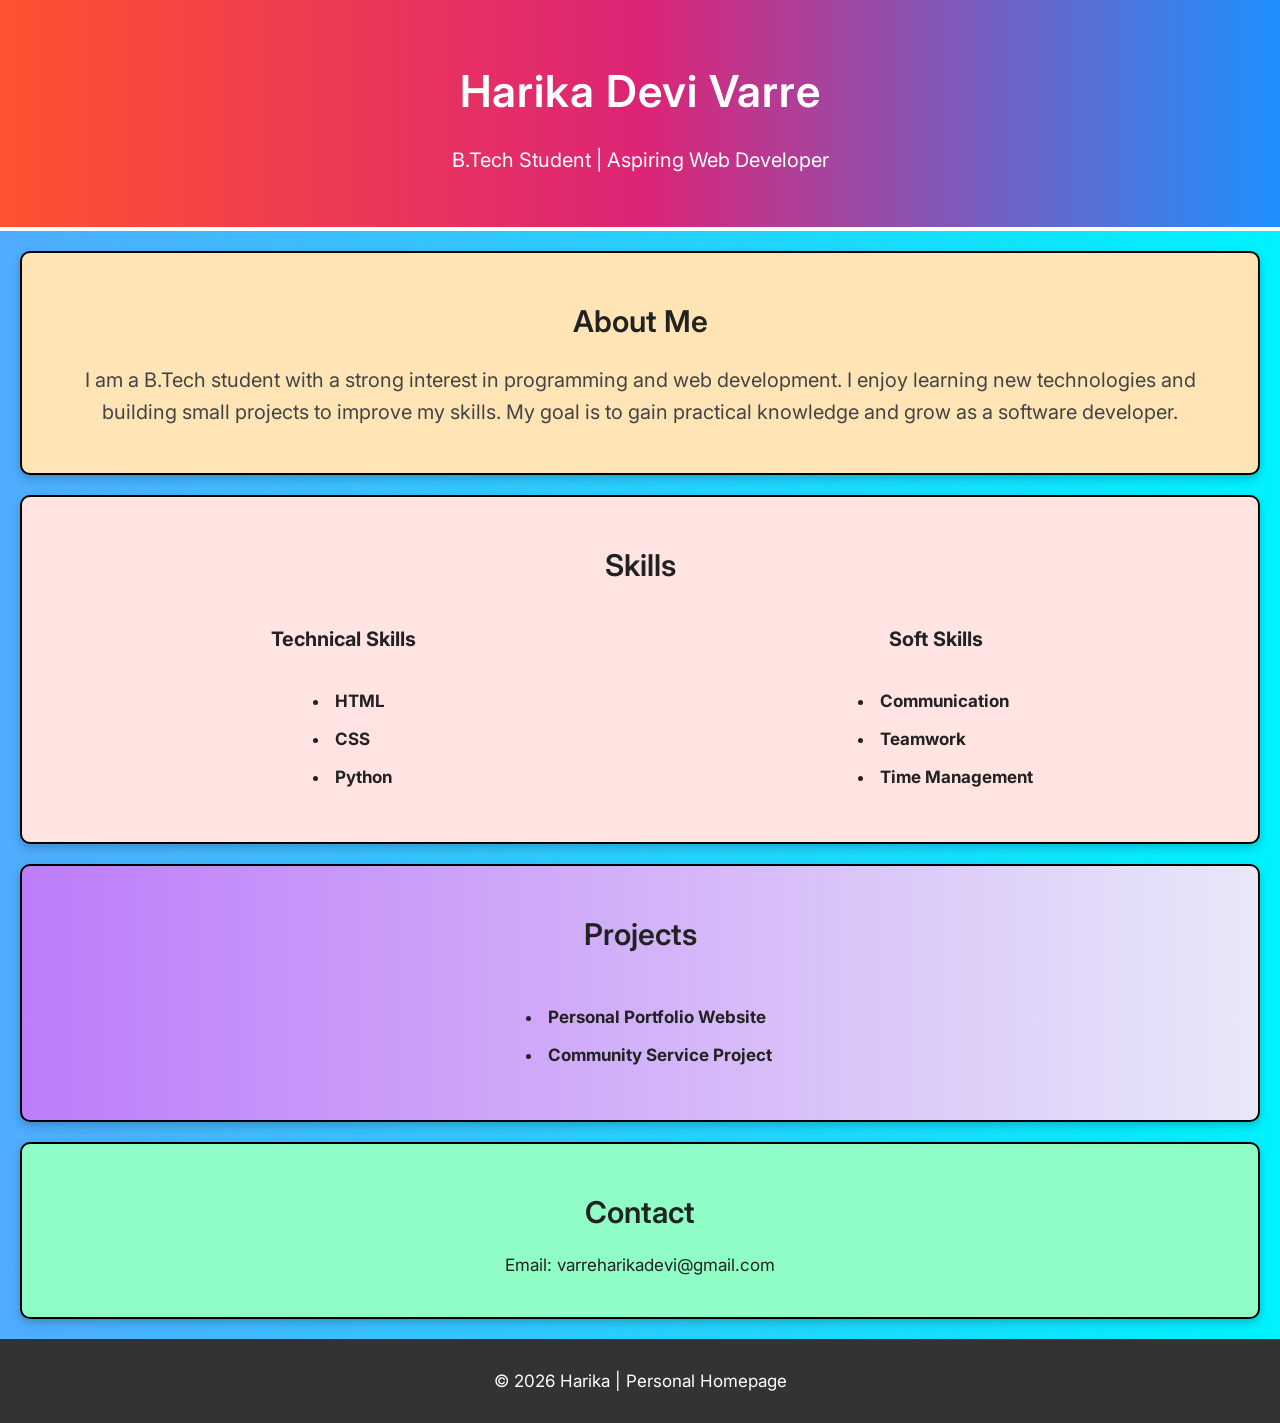
==== index.html @ 1bb28d9d "Upload Hunar internship project" ====
<!DOCTYPE html>
<html>
<head>
<title>Harika - Personal Homepage</title>
<link rel="stylesheet" href="style.css">
<link href="https://fonts.googleapis.com/css2?family=Inter:wght@400;600&display=swap" rel="stylesheet">
</head>

<body>

<header>
<h1>Harika Devi Varre</h1>
<p>B.Tech Student | Aspiring Web Developer</p>
</header>

<section class="about">
<h2>About Me</h2>
<p>
I am a B.Tech student with a strong interest in programming and web development.
I enjoy learning new technologies and building small projects to improve my skills.
My goal is to gain practical knowledge and grow as a software developer.
</p>
</section>

<section class="skills">
<h2>Skills</h2>

<div class="skill-container">

<div class="technical">
<h3>Technical Skills</h3>
<ul>
<li>HTML</li>
<li>CSS</li>
<li>Python</li>
</ul>
</div>

<div class="soft">
<h3>Soft Skills</h3>
<ul>
<li>Communication</li>
<li>Teamwork</li>
<li>Time Management</li>
</ul>
</div>

</div>
</section>

<section class="projects">
<h2>Projects</h2>
<ul>
<li>Personal Portfolio Website</li>
<li>Community Service Project</li>
</ul>
</section>

<section class="contact">
<h2>Contact</h2>
<p>Email: varreharikadevi@gmail.com</p>
</section>

<footer>
<p>© 2026 Harika | Personal Homepage</p>
</footer>

</body>
</html>
---- style.css ----
body{
font-family:'Inter',sans-serif;
margin:0;
background:linear-gradient(to right,#4facfe,#00f2fe);
text-align:center;
font-size:17px;
color:#222;
}
header{
background:linear-gradient(90deg,#ff512f,#dd2476,#1e90ff);
color:white;
padding:35px;
border-bottom:4px solid #ffffff;
}
h1{
font-size:44px;
font-weight:600;
letter-spacing:1px;
}

h2{
font-size:30px;
font-weight:600;
}
header p{
font-size:20px;
margin-top:8px;
}
section{
background:white;
margin:20px;
padding:25px;
border:2px solid black;
border-radius:10px;
box-shadow:0px 4px 10px rgba(0,0,0,0.2);
}
.about p{
font-size:20px;
color:#444;
line-height:1.6;
}
ul{
list-style-type:disc;
display:inline-block;
text-align:left;
}
li{
margin:8px 0;
padding:5px;
font-weight:bold;
}
a{
text-decoration:none;
color:#ff5722;
font-weight:bold;
}
.skill-container{
display:flex;
justify-content:space-around;
align-items:flex-start;
margin-top:15px;
}

.skill-container div{
width:40%;
}

.skills h3{
margin-bottom:10px;
color:#222;
}
footer{
background:#333;
color:white;
padding:15px;
margin-top:20px;
}
.about{
background-color:moccasin;
}
.skills{
background-color:mistyrose;
}
.projects{
background:linear-gradient(to right,#bd7cf9,#e8e8f8);
}

.contact{
background-color:#8ffdc5;
}
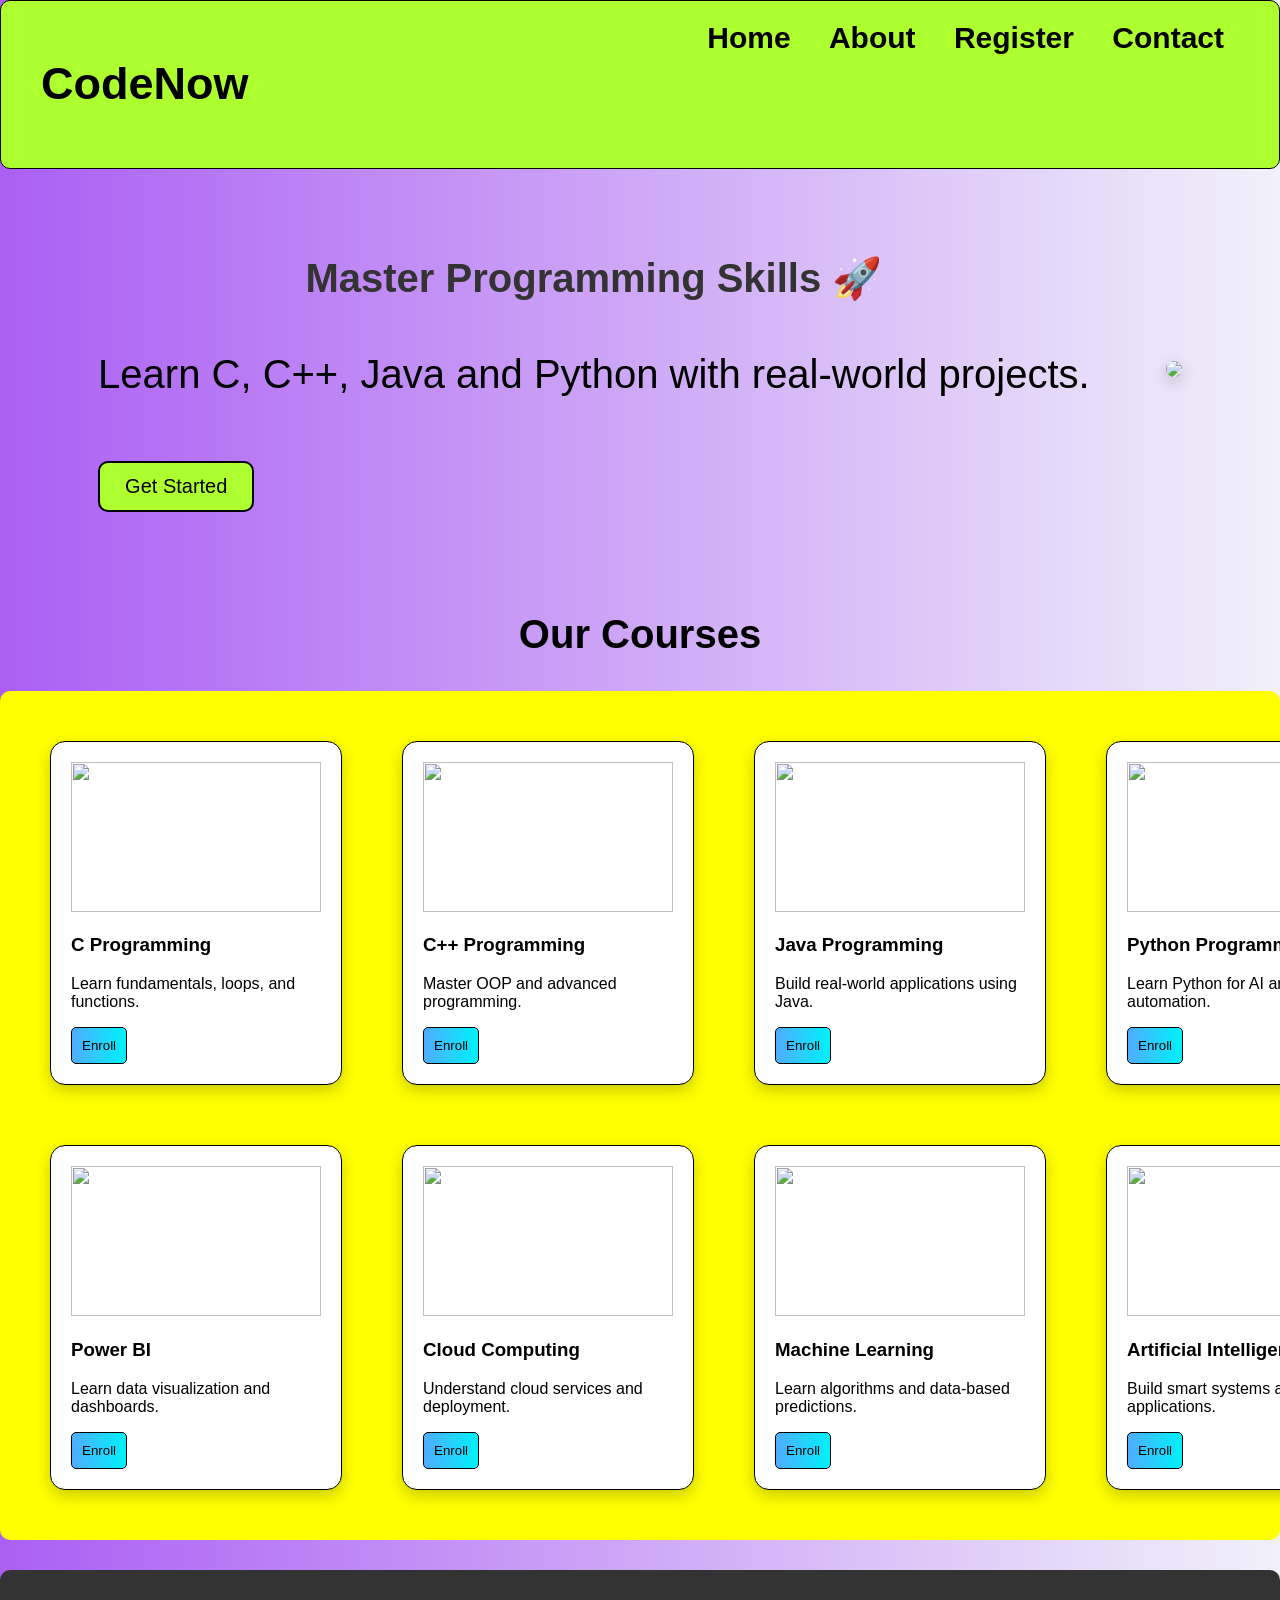
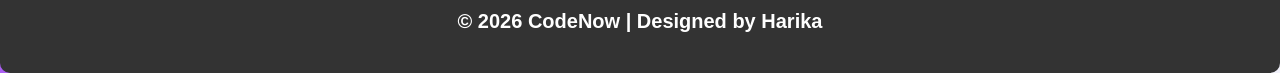
==== commit ad363815: "Uploaded courses website project" ====
--- a/index.html
+++ b/index.html
@@ -1,68 +1,96 @@
 <!DOCTYPE html>
 <html>
 <head>
-<title>Harika - Personal Homepage</title>
+<title>CodeNow</title>
 <link rel="stylesheet" href="style.css">
-<link href="https://fonts.googleapis.com/css2?family=Inter:wght@400;600&display=swap" rel="stylesheet">
 </head>
 
 <body>
 
-<header>
-<h1>Harika Devi Varre</h1>
-<p>B.Tech Student | Aspiring Web Developer</p>
-</header>
+<nav class="navbar">
+<h2 class="logo"><span>Code</span>Now</h2>
+<div class="menu">
+<a href="index.html">Home</a>
+<a href="about.html">About</a>
+<a href="register.html">Register</a>
+<a href="contact.html">Contact</a>
+</div>
+</nav>
 
-<section class="about">
-<h2>About Me</h2>
-<p>
-I am a B.Tech student with a strong interest in programming and web development.
-I enjoy learning new technologies and building small projects to improve my skills.
-My goal is to gain practical knowledge and grow as a software developer.
-</p>
-</section>
-
-<section class="skills">
-<h2>Skills</h2>
-
-<div class="skill-container">
-
-<div class="technical">
-<h3>Technical Skills</h3>
-<ul>
-<li>HTML</li>
-<li>CSS</li>
-<li>Python</li>
-</ul>
+<div class="hero">
+<div class="hero-text">
+<h1>Master Programming Skills 🚀</h1>
+<p>Learn C, C++, Java and Python with real-world projects.</p>
+<a href="register.html"><button>Get Started</button></a>
 </div>
 
-<div class="soft">
-<h3>Soft Skills</h3>
-<ul>
-<li>Communication</li>
-<li>Teamwork</li>
-<li>Time Management</li>
-</ul>
+<div class="hero-img">
+<img src="https://thumbs.dreamstime.com/b/busy-professional-business-people-working-office-laptop-talking-two-busy-professional-business-people-working-305307715.jpg">
+</div>
 </div>
 
+<h2 class="title">Our Courses</h2>
+
+<div class="cards">
+
+<div class="card">
+<img src="https://upload.wikimedia.org/wikipedia/commons/1/19/C_Logo.png">
+<h3>C Programming</h3>
+<p>Learn fundamentals, loops, and functions.</p>
+<a href="register.html"><button>Enroll</button></a>
 </div>
-</section>
 
-<section class="projects">
-<h2>Projects</h2>
-<ul>
-<li>Personal Portfolio Website</li>
-<li>Community Service Project</li>
-</ul>
-</section>
+<div class="card">
+<img src="https://upload.wikimedia.org/wikipedia/commons/1/18/ISO_C%2B%2B_Logo.svg">
+<h3>C++ Programming</h3>
+<p>Master OOP and advanced programming.</p>
+<a href="register.html"><button>Enroll</button></a>
+</div>
 
-<section class="contact">
-<h2>Contact</h2>
-<p>Email: varreharikadevi@gmail.com</p>
-</section>
+<div class="card">
+<img src="https://cdn-icons-png.flaticon.com/512/226/226777.png">
+<h3>Java Programming</h3>
+<p>Build real-world applications using Java.</p>
+<a href="register.html"><button>Enroll</button></a>
+</div>
+
+<div class="card">
+<img src="https://cdn-icons-png.flaticon.com/512/5968/5968350.png">
+<h3>Python Programming</h3>
+<p>Learn Python for AI and automation.</p>
+<a href="register.html"><button>Enroll</button></a>
+</div>
+<div class="card">
+<img src="https://img.icons8.com/color/96/power-bi.png">
+<h3>Power BI</h3>
+<p>Learn data visualization and dashboards.</p>
+<a href="register.html"><button>Enroll</button></a>
+</div>
+
+<div class="card">
+<img src="https://campusbuddy.org/wp-content/uploads/2024/12/Cloud-Computing.png">
+<h3>Cloud Computing</h3>
+<p>Understand cloud services and deployment.</p>
+<a href="register.html"><button>Enroll</button></a>
+</div>
+
+<div class="card">
+<img src="https://img.icons8.com/color/96/artificial-intelligence.png">
+<h3>Machine Learning</h3>
+<p>Learn algorithms and data-based predictions.</p>
+<a href="register.html"><button>Enroll</button></a>
+</div>
+
+<div class="card">
+<img src="https://d3mxt5v3yxgcsr.cloudfront.net/courses/17225/course_17225_image.png">
+<h3>Artificial Intelligence</h3>
+<p>Build smart systems and AI applications.</p>
+<a href="register.html"><button>Enroll</button></a>
+</div>
+</div>
 
 <footer>
-<p>© 2026 Harika | Personal Homepage</p>
+<p>© 2026 CodeNow | Designed by Harika </p>
 </footer>
 
 </body>
--- a/style.css
+++ b/style.css
@@ -1,90 +1,127 @@
 body{
-font-family:'Inter',sans-serif;
 margin:0;
-background:linear-gradient(to right,#4facfe,#00f2fe);
-text-align:center;
-font-size:17px;
-color:#222;
-}
-header{
-background:linear-gradient(90deg,#ff512f,#dd2476,#1e90ff);
-color:white;
-padding:35px;
-border-bottom:4px solid #ffffff;
-}
-h1{
-font-size:44px;
-font-weight:600;
-letter-spacing:1px;
+font-family:'Segoe UI',sans-serif;
+background:linear-gradient(to right,#ab5ff3,#f1f1fa);
 }
 
-h2{
-font-size:30px;
+/* Navbar */
+.navbar{
+display:flex;
+justify-content:space-between;
+padding:20px 40px;
+background:greenyellow;
+border:1px solid black;
+border-radius: 10px;
+/*background:linear-gradient(to right,#ff4b5c,#6a5acd);*/
+color:black;
+font-size: 30px;
+}
+
+.menu a{
+margin:15px;
+text-decoration:none;
+color:black;
 font-weight:600;
 }
-header p{
+
+.menu a:hover{
+color:#ffe082;
+}
+
+/* Hero */
+.hero{
+display:flex;
+justify-content:space-around;
+align-items:center;
+padding:60px;
+color:#333;
+}
+
+.hero-text p{
+font-size:40px;
+line-height:1.6;
+color:black;
+}
+
+.hero-text h1{
+font-weight: bold;
+font-size: 40px;
+text-align: center;
+}
+
+.hero-img img{
+width:350px;
+border-radius:10px;
+box-shadow:0px 5px 15px rgba(0,0,0,0.2);
+}
+
+.hero-text button{
+padding:12px 25px;
+background:greenyellow;
+color:black;
 font-size:20px;
-margin-top:8px;
-}
-section{
-background:white;
-margin:20px;
-padding:25px;
 border:2px solid black;
 border-radius:10px;
-box-shadow:0px 4px 10px rgba(0,0,0,0.2);
-}
-.about p{
-font-size:20px;
-color:#444;
-line-height:1.6;
-}
-ul{
-list-style-type:disc;
-display:inline-block;
-text-align:left;
-}
-li{
-margin:8px 0;
-padding:5px;
-font-weight:bold;
-}
-a{
-text-decoration:none;
-color:#ff5722;
-font-weight:bold;
-}
-.skill-container{
-display:flex;
-justify-content:space-around;
-align-items:flex-start;
 margin-top:15px;
+cursor:pointer;
 }
 
-.skill-container div{
-width:40%;
+/* Cards */
+.title{
+text-align:center;
+margin-top:40px;
+font-size:40px;
 }
 
-.skills h3{
-margin-bottom:10px;
-color:#222;
+.cards{
+display:grid;
+grid-template-columns:repeat(4,1fr);
+gap:20px;
+padding:30px;
+justify-items:center;
+background:yellow;
+border-radius: 10px;
 }
+
+.card{
+background:white;
+width:250px;
+margin:20px;
+padding:20px;
+border:1px solid black;
+border-radius:15px;
+box-shadow:0px 6px 15px rgba(0,0,0,0.2);
+transition:0.3s;
+}
+
+.card:hover{
+transform:scale(1.05);
+}
+
+.card img{
+width:100%;
+height:150px;
+object-fit:contain;
+}
+
+.card button{
+background:linear-gradient(to right,#4facfe,#00f2fe);
+color:black;
+border:1px solid black;
+padding:10px;
+border-radius:5px;
+cursor:pointer;
+}
+
+/* Footer */
 footer{
 background:#333;
 color:white;
-padding:15px;
-margin-top:20px;
-}
-.about{
-background-color:moccasin;
-}
-.skills{
-background-color:mistyrose;
-}
-.projects{
-background:linear-gradient(to right,#bd7cf9,#e8e8f8);
-}
-
-.contact{
-background-color:#8ffdc5;
+font-weight:bold;
+font-size:20px;
+border:1px ssolid black;
+border-radius: 10px;
+text-align:center;
+padding:20px;
+margin-top:30px;
 }
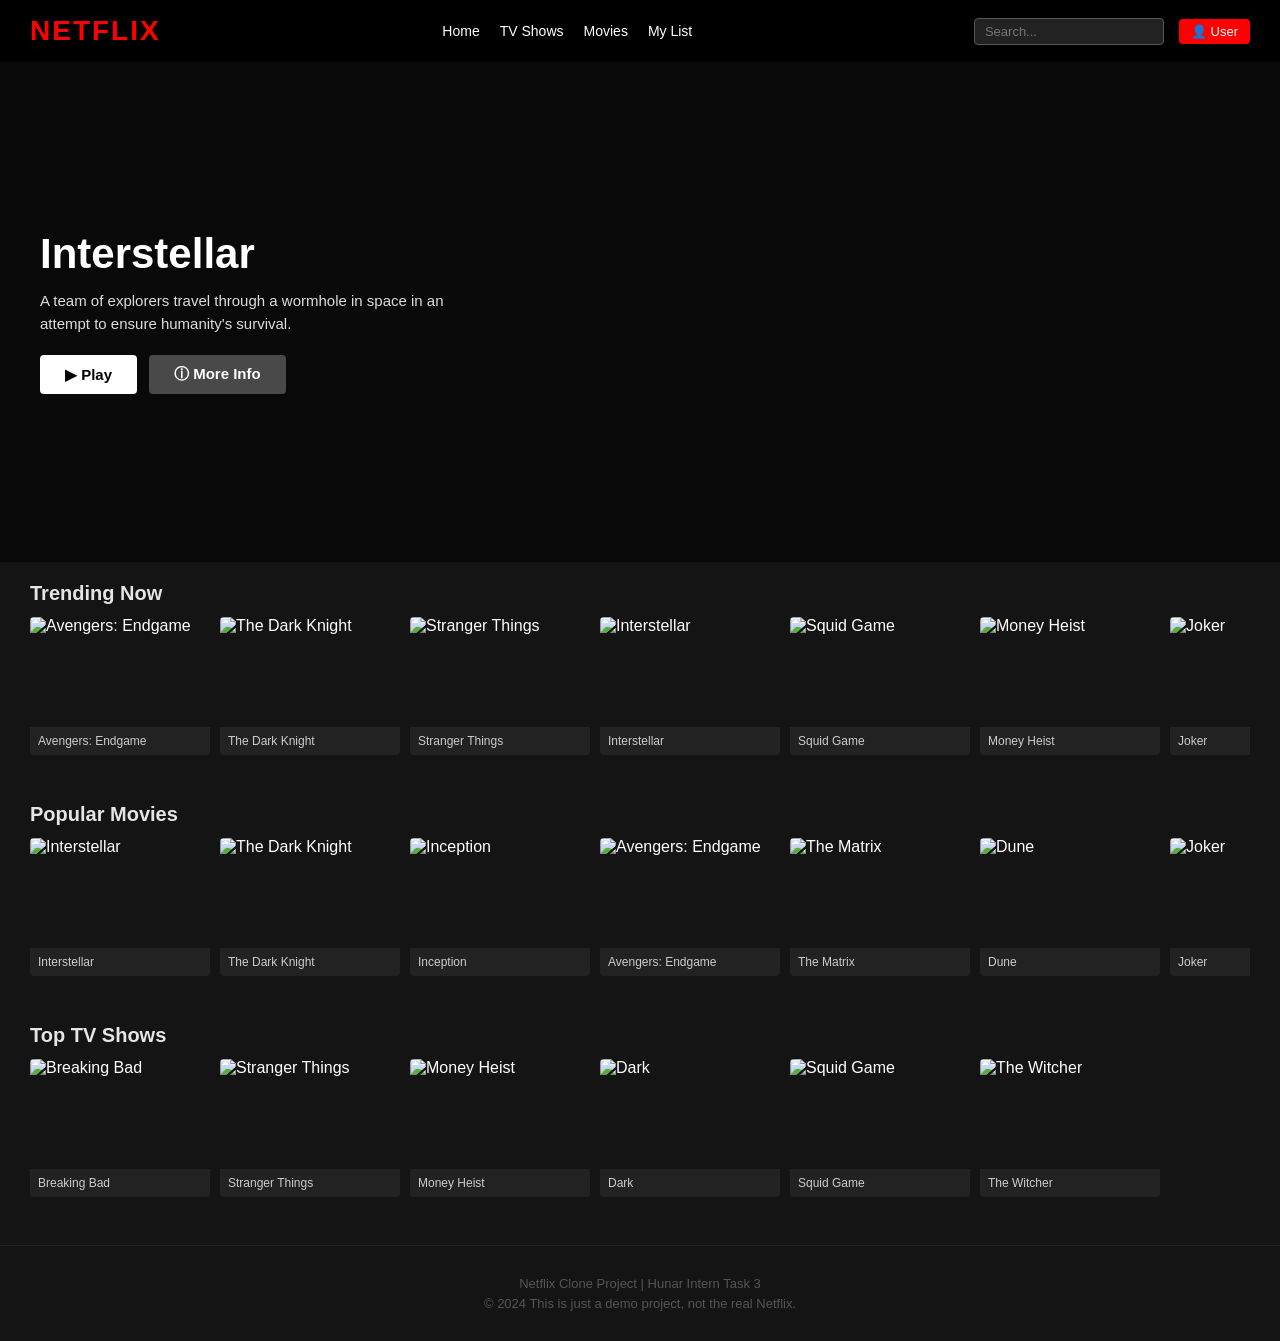
==== commit e9ecb8a0: "Added Task 3 - Netflix Clone project This project is built using HTML, CSS  and JS as part of Hunar " ====
--- a/index.html
+++ b/index.html
@@ -1,97 +1,98 @@
 <!DOCTYPE html>
-<html>
+<html lang="en">
 <head>
-<title>CodeNow</title>
-<link rel="stylesheet" href="style.css">
+  <meta charset="UTF-8" />
+  <meta name="viewport" content="width=device-width, initial-scale=1.0"/>
+  <title>Netflix Clone</title>
+  <link rel="stylesheet" href="style.css" />
 </head>
-
 <body>
 
-<nav class="navbar">
-<h2 class="logo"><span>Code</span>Now</h2>
-<div class="menu">
-<a href="index.html">Home</a>
-<a href="about.html">About</a>
-<a href="register.html">Register</a>
-<a href="contact.html">Contact</a>
-</div>
-</nav>
-
-<div class="hero">
-<div class="hero-text">
-<h1>Master Programming Skills 🚀</h1>
-<p>Learn C, C++, Java and Python with real-world projects.</p>
-<a href="register.html"><button>Get Started</button></a>
+<!-- Navbar -->
+<div class="navbar">
+  <div class="logo">NETFLIX</div>
+  <ul>
+    <li><a href="#">Home</a></li>
+    <li><a href="#">TV Shows</a></li>
+    <li><a href="#">Movies</a></li>
+    <li><a href="#">My List</a></li>
+  </ul>
+  <div class="nav-right">
+    <input type="text" placeholder="Search..." />
+    <div class="profile">&#128100; User</div>
+  </div>
 </div>
 
-<div class="hero-img">
-<img src="https://thumbs.dreamstime.com/b/busy-professional-business-people-working-office-laptop-talking-two-busy-professional-business-people-working-305307715.jpg">
-</div>
+<!-- Hero -->
+<div class="hero">
+  <div class="hero-content">
+    <h1>Interstellar</h1>
+    <p>A team of explorers travel through a wormhole in space in an attempt to ensure humanity's survival.</p>
+    <div class="hero-btns">
+      <button class="btn-play" onclick="openPlayer('https://images.unsplash.com/photo-1536440136628-849c177e76a1?w=800&q=80', 'Interstellar')">&#9654; Play</button>
+      <button class="btn-info" onclick="openModal(movies[0])">&#9432; More Info</button>
+    </div>
+  </div>
 </div>
 
-<h2 class="title">Our Courses</h2>
+<!-- Movie Rows -->
+<div id="content"></div>
 
-<div class="cards">
-
-<div class="card">
-<img src="https://upload.wikimedia.org/wikipedia/commons/1/19/C_Logo.png">
-<h3>C Programming</h3>
-<p>Learn fundamentals, loops, and functions.</p>
-<a href="register.html"><button>Enroll</button></a>
+<!-- Modal -->
+<div class="modal-overlay" id="modalOverlay">
+  <div class="modal-box">
+    <img id="modalImg" src="" alt=""/>
+    <div class="modal-body">
+      <h2 id="modalTitle"></h2>
+      <div class="modal-meta">
+        <span id="modalYear"></span>
+        <span id="modalDur"></span>
+        <span style="color:#46d369" id="modalMatch"></span>
+      </div>
+      <p id="modalDesc"></p>
+      <div class="modal-btns">
+        <button class="modal-play" id="modalPlayBtn">&#9654; Play</button>
+        <button class="modal-close-btn" onclick="closeModal()">&#10005; Close</button>
+      </div>
+    </div>
+  </div>
 </div>
 
-<div class="card">
-<img src="https://upload.wikimedia.org/wikipedia/commons/1/18/ISO_C%2B%2B_Logo.svg">
-<h3>C++ Programming</h3>
-<p>Master OOP and advanced programming.</p>
-<a href="register.html"><button>Enroll</button></a>
+<!-- Player -->
+<div class="player-overlay" id="playerOverlay">
+  <div class="player-box">
+    <button class="back-btn" onclick="closePlayer()">&#8592; Back</button>
+    <div class="player-screen">
+      <img id="playerImg" src="" alt=""/>
+      <span class="player-play-icon" id="playIcon" onclick="togglePlay()">&#9654;</span>
+    </div>
+    <div class="player-controls">
+      <div class="progress" onclick="seekBar(event)">
+        <div class="progress-done" id="progressBar"></div>
+      </div>
+      <div class="ctrl-row">
+        <div>
+          <button onclick="togglePlay()" id="ctrlBtn">&#9654;</button>
+          <button>&#9198;</button>
+          <button>&#9197;</button>
+          <button>&#128266;</button>
+        </div>
+        <div class="time" id="timeDisplay">0:00 / 2:49:00</div>
+        <div>
+          <button>&#9881;</button>
+          <button>&#9974;</button>
+        </div>
+      </div>
+    </div>
+  </div>
 </div>
 
-<div class="card">
-<img src="https://cdn-icons-png.flaticon.com/512/226/226777.png">
-<h3>Java Programming</h3>
-<p>Build real-world applications using Java.</p>
-<a href="register.html"><button>Enroll</button></a>
-</div>
-
-<div class="card">
-<img src="https://cdn-icons-png.flaticon.com/512/5968/5968350.png">
-<h3>Python Programming</h3>
-<p>Learn Python for AI and automation.</p>
-<a href="register.html"><button>Enroll</button></a>
-</div>
-<div class="card">
-<img src="https://img.icons8.com/color/96/power-bi.png">
-<h3>Power BI</h3>
-<p>Learn data visualization and dashboards.</p>
-<a href="register.html"><button>Enroll</button></a>
-</div>
-
-<div class="card">
-<img src="https://campusbuddy.org/wp-content/uploads/2024/12/Cloud-Computing.png">
-<h3>Cloud Computing</h3>
-<p>Understand cloud services and deployment.</p>
-<a href="register.html"><button>Enroll</button></a>
-</div>
-
-<div class="card">
-<img src="https://img.icons8.com/color/96/artificial-intelligence.png">
-<h3>Machine Learning</h3>
-<p>Learn algorithms and data-based predictions.</p>
-<a href="register.html"><button>Enroll</button></a>
-</div>
-
-<div class="card">
-<img src="https://d3mxt5v3yxgcsr.cloudfront.net/courses/17225/course_17225_image.png">
-<h3>Artificial Intelligence</h3>
-<p>Build smart systems and AI applications.</p>
-<a href="register.html"><button>Enroll</button></a>
-</div>
-</div>
-
+<!-- Footer -->
 <footer>
-<p>© 2026 CodeNow | Designed by Harika </p>
+  <p>Netflix Clone Project | Hunar Intern Task 3</p>
+  <p style="margin-top:5px;">&#169; 2024 This is just a demo project, not the real Netflix.</p>
 </footer>
 
+<script src="script.js"></script>
 </body>
 </html>
--- a/style.css
+++ b/style.css
@@ -1,127 +1,386 @@
-body{
-margin:0;
-font-family:'Segoe UI',sans-serif;
-background:linear-gradient(to right,#ab5ff3,#f1f1fa);
-}
-
-/* Navbar */
-.navbar{
-display:flex;
-justify-content:space-between;
-padding:20px 40px;
-background:greenyellow;
-border:1px solid black;
-border-radius: 10px;
-/*background:linear-gradient(to right,#ff4b5c,#6a5acd);*/
-color:black;
-font-size: 30px;
-}
-
-.menu a{
-margin:15px;
-text-decoration:none;
-color:black;
-font-weight:600;
-}
-
-.menu a:hover{
-color:#ffe082;
-}
-
-/* Hero */
-.hero{
-display:flex;
-justify-content:space-around;
-align-items:center;
-padding:60px;
-color:#333;
-}
-
-.hero-text p{
-font-size:40px;
-line-height:1.6;
-color:black;
-}
-
-.hero-text h1{
-font-weight: bold;
-font-size: 40px;
-text-align: center;
-}
-
-.hero-img img{
-width:350px;
-border-radius:10px;
-box-shadow:0px 5px 15px rgba(0,0,0,0.2);
-}
-
-.hero-text button{
-padding:12px 25px;
-background:greenyellow;
-color:black;
-font-size:20px;
-border:2px solid black;
-border-radius:10px;
-margin-top:15px;
-cursor:pointer;
-}
-
-/* Cards */
-.title{
-text-align:center;
-margin-top:40px;
-font-size:40px;
-}
-
-.cards{
-display:grid;
-grid-template-columns:repeat(4,1fr);
-gap:20px;
-padding:30px;
-justify-items:center;
-background:yellow;
-border-radius: 10px;
-}
-
-.card{
-background:white;
-width:250px;
-margin:20px;
-padding:20px;
-border:1px solid black;
-border-radius:15px;
-box-shadow:0px 6px 15px rgba(0,0,0,0.2);
-transition:0.3s;
-}
-
-.card:hover{
-transform:scale(1.05);
-}
-
-.card img{
-width:100%;
-height:150px;
-object-fit:contain;
-}
-
-.card button{
-background:linear-gradient(to right,#4facfe,#00f2fe);
-color:black;
-border:1px solid black;
-padding:10px;
-border-radius:5px;
-cursor:pointer;
-}
-
-/* Footer */
-footer{
-background:#333;
-color:white;
-font-weight:bold;
-font-size:20px;
-border:1px ssolid black;
-border-radius: 10px;
-text-align:center;
-padding:20px;
-margin-top:30px;
+* {
+  margin: 0;
+  padding: 0;
+  box-sizing: border-box;
+}
+
+body {
+  background-color: #141414;
+  color: white;
+  font-family: Arial, sans-serif;
+}
+
+/* ── NAVBAR ── */
+.navbar {
+  background-color: #000;
+  padding: 15px 30px;
+  display: flex;
+  justify-content: space-between;
+  align-items: center;
+  position: sticky;
+  top: 0;
+  z-index: 99;
+}
+
+.navbar .logo {
+  color: red;
+  font-size: 28px;
+  font-weight: bold;
+  letter-spacing: 2px;
+}
+
+.navbar ul {
+  list-style: none;
+  display: flex;
+  gap: 20px;
+}
+
+.navbar ul li a {
+  color: white;
+  text-decoration: none;
+  font-size: 14px;
+}
+
+.navbar ul li a:hover {
+  color: #ccc;
+}
+
+.navbar .nav-right {
+  display: flex;
+  align-items: center;
+  gap: 15px;
+}
+
+.navbar .nav-right input {
+  padding: 5px 10px;
+  border-radius: 4px;
+  border: 1px solid #555;
+  background: #222;
+  color: white;
+  font-size: 13px;
+}
+
+.navbar .nav-right .profile {
+  background: red;
+  color: white;
+  padding: 5px 12px;
+  border-radius: 4px;
+  font-size: 13px;
+  cursor: pointer;
+}
+
+/* ── HERO ── */
+.hero {
+  background-image: url('https://images.unsplash.com/photo-1536440136628-849c177e76a1?w=1200&q=80');
+  background-size: cover;
+  background-position: center;
+  height: 500px;
+  display: flex;
+  align-items: center;
+  padding: 0 40px;
+  position: relative;
+}
+
+.hero::before {
+  content: '';
+  position: absolute;
+  inset: 0;
+  background: rgba(0, 0, 0, 0.55);
+}
+
+.hero-content {
+  position: relative;
+  z-index: 1;
+  max-width: 450px;
+}
+
+.hero-content h1 {
+  font-size: 42px;
+  margin-bottom: 12px;
+}
+
+.hero-content p {
+  font-size: 15px;
+  color: #ddd;
+  margin-bottom: 20px;
+  line-height: 1.5;
+}
+
+.hero-content .hero-btns {
+  display: flex;
+  gap: 12px;
+}
+
+.hero-content button {
+  padding: 10px 25px;
+  font-size: 15px;
+  border: none;
+  border-radius: 4px;
+  cursor: pointer;
+  font-weight: bold;
+}
+
+.btn-play {
+  background: white;
+  color: black;
+}
+
+.btn-play:hover {
+  background: #ddd;
+}
+
+.btn-info {
+  background: rgba(100, 100, 100, 0.7);
+  color: white;
+}
+
+.btn-info:hover {
+  background: rgba(100, 100, 100, 0.5);
+}
+
+/* ── MOVIE ROWS ── */
+.section {
+  padding: 20px 30px;
+}
+
+.section h2 {
+  font-size: 20px;
+  margin-bottom: 12px;
+  color: #e5e5e5;
+}
+
+.movies-row {
+  display: flex;
+  gap: 10px;
+  overflow-x: auto;
+  padding-bottom: 8px;
+}
+
+.movies-row::-webkit-scrollbar {
+  height: 4px;
+}
+
+.movies-row::-webkit-scrollbar-thumb {
+  background: #555;
+  border-radius: 2px;
+}
+
+.movie-card {
+  min-width: 180px;
+  border-radius: 4px;
+  overflow: hidden;
+  cursor: pointer;
+  position: relative;
+  flex-shrink: 0;
+  transition: transform 0.2s;
+}
+
+.movie-card:hover {
+  transform: scale(1.05);
+}
+
+.movie-card img {
+  width: 100%;
+  height: 110px;
+  object-fit: cover;
+  display: block;
+}
+
+.movie-card .card-title {
+  background: #222;
+  padding: 7px 8px;
+  font-size: 12px;
+  color: #ccc;
+  white-space: nowrap;
+  overflow: hidden;
+  text-overflow: ellipsis;
+}
+
+/* ── MODAL ── */
+.modal-overlay {
+  display: none;
+  position: fixed;
+  inset: 0;
+  background: rgba(0, 0, 0, 0.75);
+  z-index: 200;
+  justify-content: center;
+  align-items: center;
+}
+
+.modal-overlay.show {
+  display: flex;
+}
+
+.modal-box {
+  background: #181818;
+  width: 90%;
+  max-width: 600px;
+  border-radius: 6px;
+  overflow: hidden;
+}
+
+.modal-box img {
+  width: 100%;
+  height: 220px;
+  object-fit: cover;
+}
+
+.modal-body {
+  padding: 20px;
+}
+
+.modal-body h2 {
+  font-size: 22px;
+  margin-bottom: 8px;
+}
+
+.modal-body .modal-meta {
+  font-size: 13px;
+  color: #aaa;
+  margin-bottom: 10px;
+}
+
+.modal-body .modal-meta span {
+  margin-right: 10px;
+}
+
+.modal-body p {
+  font-size: 14px;
+  color: #ccc;
+  line-height: 1.6;
+  margin-bottom: 15px;
+}
+
+.modal-body .modal-btns {
+  display: flex;
+  gap: 10px;
+}
+
+.modal-body button {
+  padding: 9px 20px;
+  border: none;
+  border-radius: 4px;
+  cursor: pointer;
+  font-size: 14px;
+  font-weight: bold;
+}
+
+.modal-play {
+  background: white;
+  color: black;
+}
+
+.modal-close-btn {
+  background: #555;
+  color: white;
+}
+
+/* ── VIDEO PLAYER ── */
+.player-overlay {
+  display: none;
+  position: fixed;
+  inset: 0;
+  background: #000;
+  z-index: 300;
+  flex-direction: column;
+  align-items: center;
+  justify-content: center;
+}
+
+.player-overlay.show {
+  display: flex;
+}
+
+.player-box {
+  width: 90%;
+  max-width: 800px;
+}
+
+.player-screen {
+  width: 100%;
+  aspect-ratio: 16/9;
+  background: #111;
+  position: relative;
+  display: flex;
+  align-items: center;
+  justify-content: center;
+  border-radius: 4px;
+  overflow: hidden;
+}
+
+.player-screen img {
+  width: 100%;
+  height: 100%;
+  object-fit: cover;
+  filter: brightness(0.4);
+}
+
+.player-play-icon {
+  position: absolute;
+  font-size: 50px;
+  cursor: pointer;
+  user-select: none;
+}
+
+.player-controls {
+  background: #111;
+  padding: 12px 15px;
+  border-radius: 0 0 4px 4px;
+}
+
+.progress {
+  width: 100%;
+  height: 5px;
+  background: #444;
+  border-radius: 3px;
+  margin-bottom: 10px;
+  cursor: pointer;
+}
+
+.progress-done {
+  height: 100%;
+  background: red;
+  border-radius: 3px;
+  width: 0%;
+  transition: width 0.3s;
+}
+
+.ctrl-row {
+  display: flex;
+  justify-content: space-between;
+  align-items: center;
+}
+
+.ctrl-row button {
+  background: none;
+  border: none;
+  color: white;
+  font-size: 18px;
+  cursor: pointer;
+  padding: 0 6px;
+}
+
+.ctrl-row .time {
+  font-size: 13px;
+  color: #aaa;
+}
+
+.back-btn {
+  align-self: flex-start;
+  margin-bottom: 10px;
+  background: none;
+  border: none;
+  color: white;
+  font-size: 14px;
+  cursor: pointer;
+}
+
+/* ── FOOTER ── */
+footer {
+  text-align: center;
+  padding: 30px;
+  color: #555;
+  font-size: 13px;
+  border-top: 1px solid #222;
+  margin-top: 20px;
 }
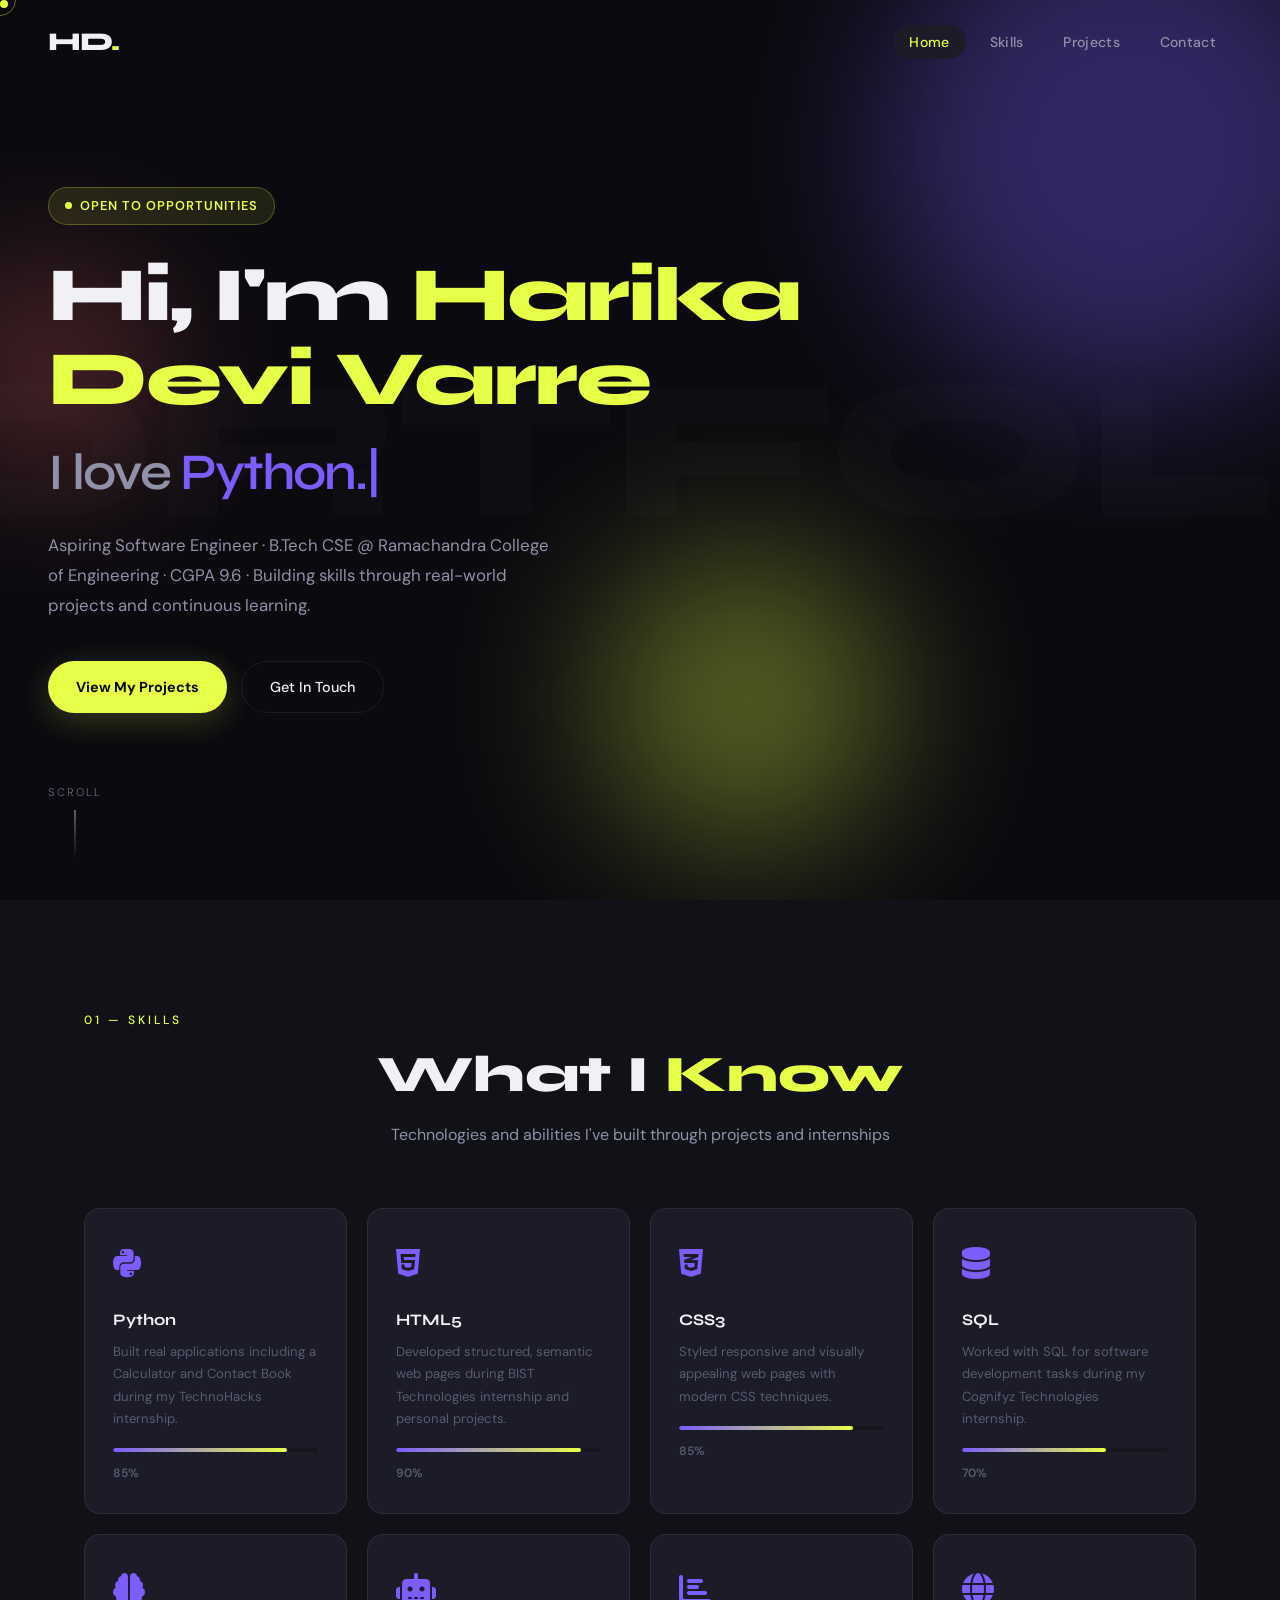
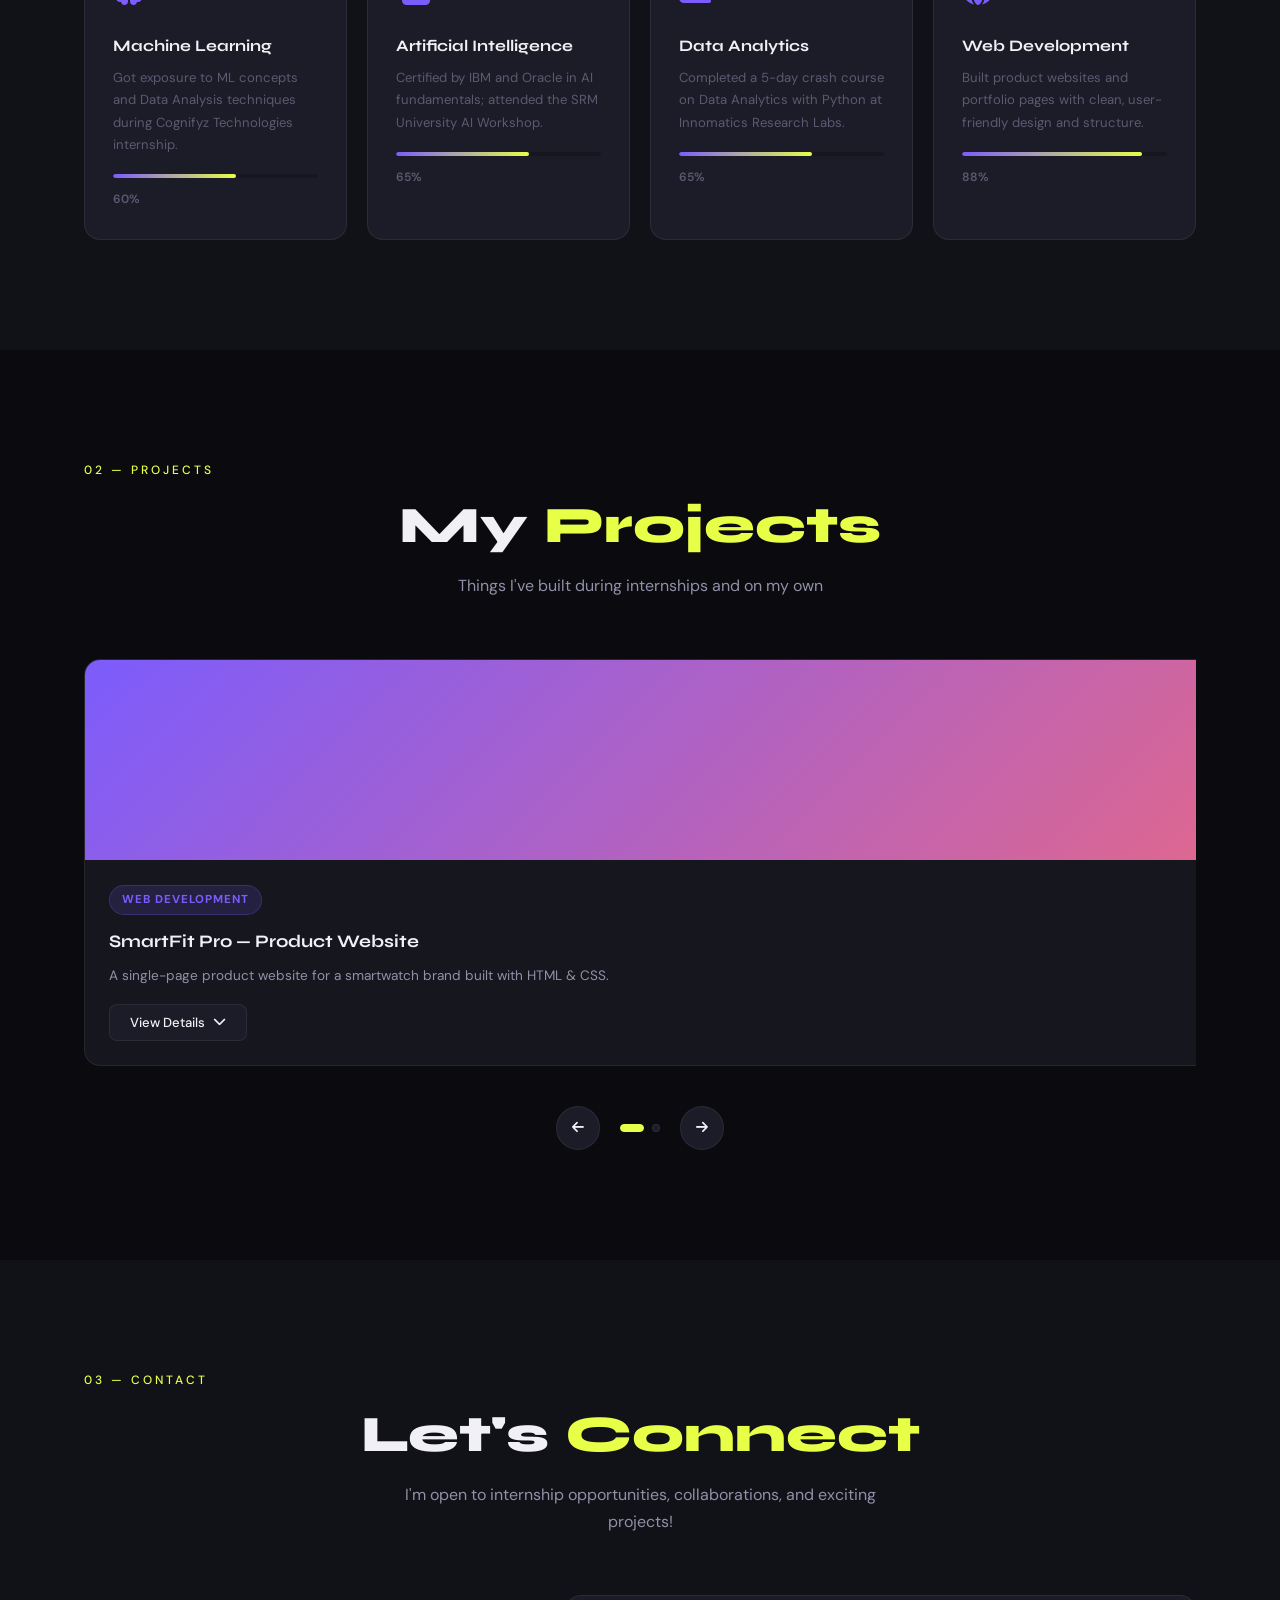
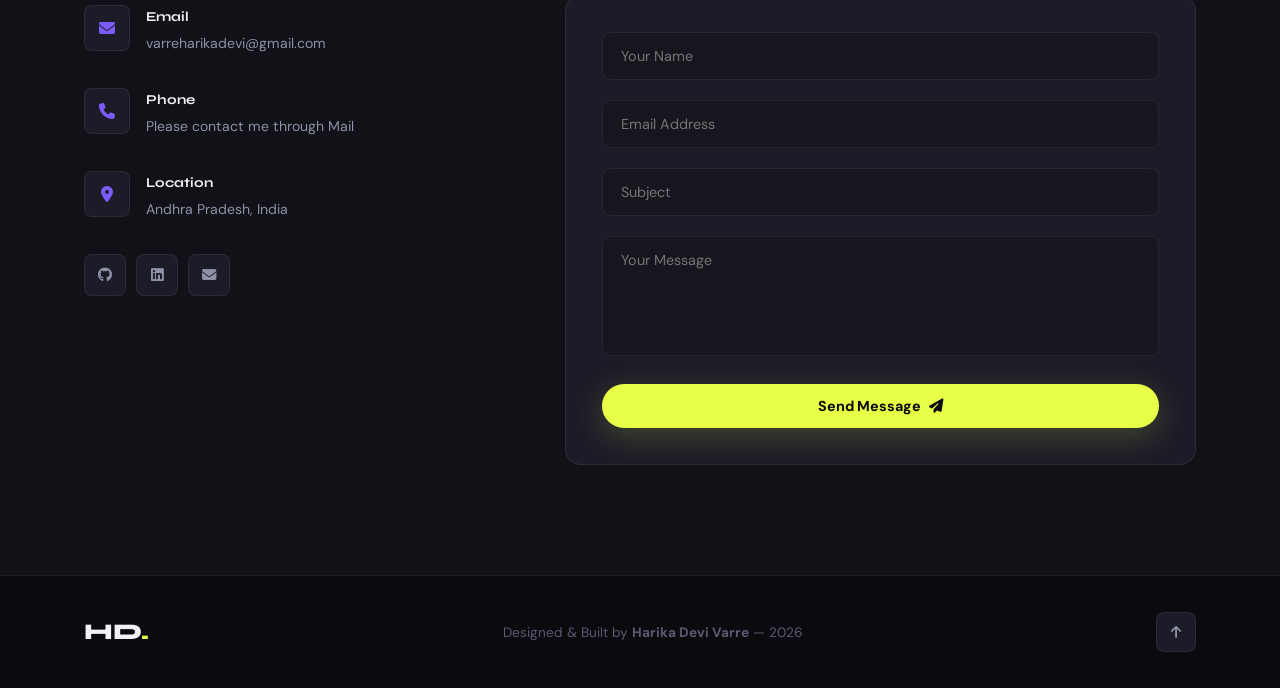
==== commit 24eddf76: "Add files via upload My Responsive Portfolio Website built using Frontend Technologies - HTML, CSS a" ====
--- a/index.html
+++ b/index.html
@@ -3,96 +3,298 @@
 <head>
   <meta charset="UTF-8" />
   <meta name="viewport" content="width=device-width, initial-scale=1.0"/>
-  <title>Netflix Clone</title>
+  <title>Harika Devi Varre | Portfolio</title>
   <link rel="stylesheet" href="style.css" />
+  <link href="https://fonts.googleapis.com/css2?family=Syne:wght@400;600;700;800&family=DM+Sans:ital,wght@0,300;0,400;0,500;1,300&display=swap" rel="stylesheet"/>
+  <link rel="stylesheet" href="https://cdnjs.cloudflare.com/ajax/libs/font-awesome/6.5.0/css/all.min.css"/>
 </head>
 <body>
 
-<!-- Navbar -->
-<div class="navbar">
-  <div class="logo">NETFLIX</div>
-  <ul>
-    <li><a href="#">Home</a></li>
-    <li><a href="#">TV Shows</a></li>
-    <li><a href="#">Movies</a></li>
-    <li><a href="#">My List</a></li>
-  </ul>
-  <div class="nav-right">
-    <input type="text" placeholder="Search..." />
-    <div class="profile">&#128100; User</div>
-  </div>
-</div>
-
-<!-- Hero -->
-<div class="hero">
-  <div class="hero-content">
-    <h1>Interstellar</h1>
-    <p>A team of explorers travel through a wormhole in space in an attempt to ensure humanity's survival.</p>
-    <div class="hero-btns">
-      <button class="btn-play" onclick="openPlayer('https://images.unsplash.com/photo-1536440136628-849c177e76a1?w=800&q=80', 'Interstellar')">&#9654; Play</button>
-      <button class="btn-info" onclick="openModal(movies[0])">&#9432; More Info</button>
-    </div>
-  </div>
-</div>
-
-<!-- Movie Rows -->
-<div id="content"></div>
-
-<!-- Modal -->
-<div class="modal-overlay" id="modalOverlay">
-  <div class="modal-box">
-    <img id="modalImg" src="" alt=""/>
-    <div class="modal-body">
-      <h2 id="modalTitle"></h2>
-      <div class="modal-meta">
-        <span id="modalYear"></span>
-        <span id="modalDur"></span>
-        <span style="color:#46d369" id="modalMatch"></span>
+  <div class="cursor"></div>
+  <div class="cursor-follower"></div>
+
+  <nav id="navbar">
+    <div class="nav-logo">HD<span>.</span></div>
+    <div class="nav-toggle" id="navToggle">
+      <span></span><span></span><span></span>
+    </div>
+    <ul class="nav-links" id="navLinks">
+      <li><a href="#home" class="nav-link active">Home</a></li>
+      <li><a href="#skills" class="nav-link">Skills</a></li>
+      <li><a href="#projects" class="nav-link">Projects</a></li>
+      <li><a href="#contact" class="nav-link">Contact</a></li>
+    </ul>
+  </nav>
+
+  <section id="home" class="section hero-section">
+    <div class="hero-bg-text">PORTFOLIO</div>
+    <div class="hero-content">
+      <div class="hero-tag">Open to Opportunities</div>
+      <h1 class="hero-title">
+        Hi, I'm <span class="highlight">Harika Devi Varre</span><br/>
+        <span class="typed-wrapper">I love <span id="typed-text"></span><span class="cursor-blink">|</span></span>
+      </h1>
+      <p class="hero-sub">Aspiring Software Engineer · B.Tech CSE @ Ramachandra College of Engineering · CGPA 9.6 · Building skills through real-world projects and continuous learning.</p>
+      <div class="hero-cta">
+        <a href="#projects" class="btn btn-primary">View My Projects</a>
+        <a href="mailto:varreharikadevi@gmail.com" class="btn btn-ghost">Get In Touch</a>
       </div>
-      <p id="modalDesc"></p>
-      <div class="modal-btns">
-        <button class="modal-play" id="modalPlayBtn">&#9654; Play</button>
-        <button class="modal-close-btn" onclick="closeModal()">&#10005; Close</button>
+    </div>
+    <div class="hero-orbs">
+      <div class="orb orb1"></div>
+      <div class="orb orb2"></div>
+      <div class="orb orb3"></div>
+    </div>
+    <div class="scroll-hint">
+      <span>Scroll</span>
+      <div class="scroll-line"></div>
+    </div>
+  </section>
+
+  <section id="skills" class="section skills-section">
+    <div class="container">
+      <div class="section-label">01 — Skills</div>
+      <h2 class="section-title centered">What I <em>Know</em></h2>
+      <p class="section-subtitle">Technologies and abilities I've built through projects and internships</p>
+      <div class="skills-grid">
+        <div class="skill-card" data-delay="0">
+          <div class="skill-icon"><i class="fab fa-python"></i></div>
+          <h3>Python</h3>
+          <p>Built real applications including a Calculator and Contact Book during my TechnoHacks internship.</p>
+          <div class="skill-bar"><div class="skill-fill" data-width="85"></div></div>
+          <span class="skill-percent">85%</span>
+        </div>
+        <div class="skill-card" data-delay="100">
+          <div class="skill-icon"><i class="fab fa-html5"></i></div>
+          <h3>HTML5</h3>
+          <p>Developed structured, semantic web pages during BIST Technologies internship and personal projects.</p>
+          <div class="skill-bar"><div class="skill-fill" data-width="90"></div></div>
+          <span class="skill-percent">90%</span>
+        </div>
+        <div class="skill-card" data-delay="200">
+          <div class="skill-icon"><i class="fab fa-css3-alt"></i></div>
+          <h3>CSS3</h3>
+          <p>Styled responsive and visually appealing web pages with modern CSS techniques.</p>
+          <div class="skill-bar"><div class="skill-fill" data-width="85"></div></div>
+          <span class="skill-percent">85%</span>
+        </div>
+        <div class="skill-card" data-delay="300">
+          <div class="skill-icon"><i class="fas fa-database"></i></div>
+          <h3>SQL</h3>
+          <p>Worked with SQL for software development tasks during my Cognifyz Technologies internship.</p>
+          <div class="skill-bar"><div class="skill-fill" data-width="70"></div></div>
+          <span class="skill-percent">70%</span>
+        </div>
+        <div class="skill-card" data-delay="400">
+          <div class="skill-icon"><i class="fas fa-brain"></i></div>
+          <h3>Machine Learning</h3>
+          <p>Got exposure to ML concepts and Data Analysis techniques during Cognifyz Technologies internship.</p>
+          <div class="skill-bar"><div class="skill-fill" data-width="60"></div></div>
+          <span class="skill-percent">60%</span>
+        </div>
+        <div class="skill-card" data-delay="500">
+          <div class="skill-icon"><i class="fas fa-robot"></i></div>
+          <h3>Artificial Intelligence</h3>
+          <p>Certified by IBM and Oracle in AI fundamentals; attended the SRM University AI Workshop.</p>
+          <div class="skill-bar"><div class="skill-fill" data-width="65"></div></div>
+          <span class="skill-percent">65%</span>
+        </div>
+        <div class="skill-card" data-delay="600">
+          <div class="skill-icon"><i class="fas fa-chart-bar"></i></div>
+          <h3>Data Analytics</h3>
+          <p>Completed a 5-day crash course on Data Analytics with Python at Innomatics Research Labs.</p>
+          <div class="skill-bar"><div class="skill-fill" data-width="65"></div></div>
+          <span class="skill-percent">65%</span>
+        </div>
+        <div class="skill-card" data-delay="700">
+          <div class="skill-icon"><i class="fas fa-globe"></i></div>
+          <h3>Web Development</h3>
+          <p>Built product websites and portfolio pages with clean, user-friendly design and structure.</p>
+          <div class="skill-bar"><div class="skill-fill" data-width="88"></div></div>
+          <span class="skill-percent">88%</span>
+        </div>
       </div>
     </div>
-  </div>
-</div>
-
-<!-- Player -->
-<div class="player-overlay" id="playerOverlay">
-  <div class="player-box">
-    <button class="back-btn" onclick="closePlayer()">&#8592; Back</button>
-    <div class="player-screen">
-      <img id="playerImg" src="" alt=""/>
-      <span class="player-play-icon" id="playIcon" onclick="togglePlay()">&#9654;</span>
-    </div>
-    <div class="player-controls">
-      <div class="progress" onclick="seekBar(event)">
-        <div class="progress-done" id="progressBar"></div>
+  </section>
+
+  <section id="projects" class="section projects-section">
+    <div class="container">
+      <div class="section-label">02 — Projects</div>
+      <h2 class="section-title centered">My <em>Projects</em></h2>
+      <p class="section-subtitle">Things I've built during internships and on my own</p>
+
+      <div class="slider-wrapper">
+        <div class="slider-track" id="sliderTrack">
+
+          <div class="project-card">
+            <div class="project-image pi-1">
+              <div class="project-overlay"><i class="fas fa-watch"></i></div>
+            </div>
+            <div class="project-info">
+              <div class="project-tag">Web Development</div>
+              <h3>SmartFit Pro — Product Website</h3>
+              <p class="project-short">A single-page product website for a smartwatch brand built with HTML & CSS.</p>
+              <div class="project-details" id="details-1">
+                <p>Designed a visually appealing single-page product website for the SmartFit Pro Smartwatch. Includes sections on health tracking features, connectivity options, and product highlights — all styled with clean CSS layouts and a responsive design.</p>
+                <div class="tech-tags">
+                  <span>HTML5</span><span>CSS3</span><span>Responsive Design</span>
+                </div>
+                <div class="project-links">
+                  <a href="https://github.com/HarikaDeviVarre123" target="_blank" class="link-btn"><i class="fab fa-github"></i> GitHub</a>
+                </div>
+              </div>
+              <button class="btn btn-sm view-details-btn" data-target="details-1">
+                <span>View Details</span> <i class="fas fa-chevron-down"></i>
+              </button>
+            </div>
+          </div>
+
+          <div class="project-card">
+            <div class="project-image pi-2">
+              <div class="project-overlay"><i class="fas fa-laptop-code"></i></div>
+            </div>
+            <div class="project-info">
+              <div class="project-tag">Web Development</div>
+              <h3>Personal Portfolio Website</h3>
+              <p class="project-short">My personal portfolio built with HTML and CSS to showcase my skills and projects.</p>
+              <div class="project-details" id="details-2">
+                <p>Designed and developed a personal portfolio website using HTML and CSS to display my background, technical skills, and completed projects. This project helped me practice structuring web content, applying consistent styling, and presenting myself professionally online.</p>
+                <div class="tech-tags">
+                  <span>HTML5</span><span>CSS3</span><span>Portfolio</span>
+                </div>
+                <div class="project-links">
+                  <a href="https://github.com/HarikaDeviVarre123" target="_blank" class="link-btn"><i class="fab fa-github"></i> GitHub</a>
+                </div>
+              </div>
+              <button class="btn btn-sm view-details-btn" data-target="details-2">
+                <span>View Details</span> <i class="fas fa-chevron-down"></i>
+              </button>
+            </div>
+          </div>
+
+          <div class="project-card">
+            <div class="project-image pi-3">
+              <div class="project-overlay"><i class="fas fa-calculator"></i></div>
+            </div>
+            <div class="project-info">
+              <div class="project-tag">Python · TechnoHacks</div>
+              <h3>Calculator App</h3>
+              <p class="project-short">A fully functional calculator built with Python during my TechnoHacks internship.</p>
+              <div class="project-details" id="details-3">
+                <p>Developed a Python-based Calculator application as part of my Python Development internship at TechnoHacks Solutions. Handles all basic arithmetic operations with clean input/output logic and error management for invalid inputs.</p>
+                <div class="tech-tags">
+                  <span>Python</span><span>CLI</span><span>TechnoHacks Internship</span>
+                </div>
+                <div class="project-links">
+                  <a href="https://github.com/HarikaDeviVarre123" target="_blank" class="link-btn"><i class="fab fa-github"></i> GitHub</a>
+                </div>
+              </div>
+              <button class="btn btn-sm view-details-btn" data-target="details-3">
+                <span>View Details</span> <i class="fas fa-chevron-down"></i>
+              </button>
+            </div>
+          </div>
+
+          <div class="project-card">
+            <div class="project-image pi-4">
+              <div class="project-overlay"><i class="fas fa-address-book"></i></div>
+            </div>
+            <div class="project-info">
+              <div class="project-tag">Python · TechnoHacks</div>
+              <h3>Contact Book Application</h3>
+              <p class="project-short">A Python app to add, search, and manage contacts — built during my internship.</p>
+              <div class="project-details" id="details-4">
+                <p>Built a Contact Book Application using Python during my internship at TechnoHacks Solutions. Features include adding, viewing, searching, and deleting contacts with persistent data handling. This project strengthened my Python programming and problem-solving skills.</p>
+                <div class="tech-tags">
+                  <span>Python</span><span>File Handling</span><span>TechnoHacks Internship</span>
+                </div>
+                <div class="project-links">
+                  <a href="https://github.com/HarikaDeviVarre123" target="_blank" class="link-btn"><i class="fab fa-github"></i> GitHub</a>
+                </div>
+              </div>
+              <button class="btn btn-sm view-details-btn" data-target="details-4">
+                <span>View Details</span> <i class="fas fa-chevron-down"></i>
+              </button>
+            </div>
+          </div>
+
+        </div>
+
+        <div class="slider-controls">
+          <button class="slider-btn" id="prevBtn"><i class="fas fa-arrow-left"></i></button>
+          <div class="slider-dots" id="sliderDots"></div>
+          <button class="slider-btn" id="nextBtn"><i class="fas fa-arrow-right"></i></button>
+        </div>
       </div>
-      <div class="ctrl-row">
-        <div>
-          <button onclick="togglePlay()" id="ctrlBtn">&#9654;</button>
-          <button>&#9198;</button>
-          <button>&#9197;</button>
-          <button>&#128266;</button>
-        </div>
-        <div class="time" id="timeDisplay">0:00 / 2:49:00</div>
-        <div>
-          <button>&#9881;</button>
-          <button>&#9974;</button>
-        </div>
+    </div>
+  </section>
+
+  <section id="contact" class="section contact-section">
+    <div class="container">
+      <div class="section-label">03 — Contact</div>
+      <h2 class="section-title centered">Let's <em>Connect</em></h2>
+      <p class="section-subtitle">I'm open to internship opportunities, collaborations, and exciting projects!</p>
+      <div class="contact-grid">
+        <div class="contact-info">
+          <div class="contact-item">
+            <div class="contact-icon"><i class="fas fa-envelope"></i></div>
+            <div>
+              <h4>Email</h4>
+              <p>varreharikadevi@gmail.com</p>
+            </div>
+          </div>
+          <div class="contact-item">
+            <div class="contact-icon"><i class="fas fa-phone"></i></div>
+            <div>
+              <h4>Phone</h4>
+              <p>Please contact me through Mail</p>
+            </div>
+          </div>
+          <div class="contact-item">
+            <div class="contact-icon"><i class="fas fa-map-marker-alt"></i></div>
+            <div>
+              <h4>Location</h4>
+              <p>Andhra Pradesh, India</p>
+            </div>
+          </div>
+          <div class="social-links">
+            <a href="https://github.com/HarikaDeviVarre123" target="_blank" class="social-btn"><i class="fab fa-github"></i></a>
+            <a href="https://linkedin.com/in/harika-devi-varre-a767182aa" target="_blank" class="social-btn"><i class="fab fa-linkedin"></i></a>
+            <a href="mailto:varreharikadevi@gmail.com" class="social-btn"><i class="fas fa-envelope"></i></a>
+          </div>
+        </div>
+        <form class="contact-form" id="contactForm">
+          <div class="form-group">
+            <input type="text" placeholder="Your Name" required />
+          </div>
+          <div class="form-group">
+            <input type="email" placeholder="Email Address" required />
+          </div>
+          <div class="form-group">
+            <input type="text" placeholder="Subject" />
+          </div>
+          <div class="form-group">
+            <textarea placeholder="Your Message" rows="5" required></textarea>
+          </div>
+          <button type="submit" class="btn btn-primary full-width">
+            <span>Send Message</span> <i class="fas fa-paper-plane"></i>
+          </button>
+          <div class="form-success" id="formSuccess">
+            <i class="fas fa-check-circle"></i> Message sent! Harika will get back to you soon.
+          </div>
+        </form>
       </div>
     </div>
-  </div>
-</div>
-
-<!-- Footer -->
-<footer>
-  <p>Netflix Clone Project | Hunar Intern Task 3</p>
-  <p style="margin-top:5px;">&#169; 2024 This is just a demo project, not the real Netflix.</p>
-</footer>
-
-<script src="script.js"></script>
+  </section>
+
+  <footer class="footer">
+    <div class="footer-content">
+      <div class="footer-logo">HD<span>.</span></div>
+      <p>Designed & Built by <strong>Harika Devi Varre</strong> — 2026</p>
+      <a href="#home" class="back-to-top"><i class="fas fa-arrow-up"></i></a>
+    </div>
+  </footer>
+
+  <script src="script.js"></script>
 </body>
 </html>
--- a/style.css
+++ b/style.css
@@ -1,386 +1,763 @@
-* {
-  margin: 0;
-  padding: 0;
-  box-sizing: border-box;
-}
+:root {
+  --bg: #0a0a0f;
+  --bg2: #111118;
+  --bg3: #16161f;
+  --surface: #1c1c28;
+  --border: rgba(255,255,255,0.07);
+  --accent: #e8ff47;
+  --accent2: #7c5cfc;
+  --accent3: #ff6b6b;
+  --text: #f0f0f5;
+  --text2: #9090a8;
+  --text3: #5a5a72;
+  --card-glow: rgba(124,92,252,0.12);
+  --font-display: 'Syne', sans-serif;
+  --font-body: 'DM Sans', sans-serif;
+  --radius: 16px;
+  --radius-sm: 8px;
+  --transition: 0.35s cubic-bezier(0.4, 0, 0.2, 1);
+}
+
+*, *::before, *::after { box-sizing: border-box; margin: 0; padding: 0; }
+html { scroll-behavior: auto; }
 
 body {
-  background-color: #141414;
-  color: white;
-  font-family: Arial, sans-serif;
-}
-
-/* ── NAVBAR ── */
-.navbar {
-  background-color: #000;
-  padding: 15px 30px;
-  display: flex;
-  justify-content: space-between;
-  align-items: center;
-  position: sticky;
-  top: 0;
-  z-index: 99;
-}
-
-.navbar .logo {
-  color: red;
-  font-size: 28px;
-  font-weight: bold;
-  letter-spacing: 2px;
-}
-
-.navbar ul {
-  list-style: none;
-  display: flex;
-  gap: 20px;
-}
-
-.navbar ul li a {
-  color: white;
+  background: var(--bg);
+  color: var(--text);
+  font-family: var(--font-body);
+  font-size: 16px;
+  line-height: 1.7;
+  overflow-x: hidden;
+}
+
+.cursor {
+  width: 8px; height: 8px;
+  background: var(--accent);
+  border-radius: 50%;
+  position: fixed;
+  pointer-events: none;
+  z-index: 9999;
+  transition: transform 0.1s;
+}
+
+.cursor-follower {
+  width: 32px; height: 32px;
+  border: 1.5px solid rgba(232,255,71,0.4);
+  border-radius: 50%;
+  position: fixed;
+  pointer-events: none;
+  z-index: 9998;
+  transition: all 0.12s ease;
+}
+
+@media (max-width: 768px) { .cursor, .cursor-follower { display: none; } }
+
+.container { max-width: 1160px; margin: 0 auto; padding: 0 24px; }
+.section { padding: 110px 0; position: relative; }
+
+.section-label {
+  font-family: var(--font-body);
+  font-size: 12px;
+  font-weight: 500;
+  letter-spacing: 3px;
+  text-transform: uppercase;
+  color: var(--accent);
+  margin-bottom: 16px;
+}
+
+.section-title {
+  font-family: var(--font-display);
+  font-size: clamp(2.2rem, 4vw, 3.4rem);
+  font-weight: 800;
+  line-height: 1.15;
+  color: var(--text);
+  margin-bottom: 16px;
+}
+
+.section-title em { font-style: normal; color: var(--accent); }
+.section-title.centered { text-align: center; }
+
+.section-subtitle {
+  color: var(--text2);
+  font-size: 1rem;
+  text-align: center;
+  margin-bottom: 60px;
+  max-width: 520px;
+  margin-left: auto;
+  margin-right: auto;
+}
+
+.btn {
+  display: inline-flex;
+  align-items: center;
+  gap: 8px;
+  padding: 13px 28px;
+  border-radius: 50px;
+  font-family: var(--font-body);
+  font-size: 0.9rem;
+  font-weight: 500;
+  cursor: pointer;
+  border: none;
   text-decoration: none;
-  font-size: 14px;
-}
-
-.navbar ul li a:hover {
-  color: #ccc;
-}
-
-.navbar .nav-right {
-  display: flex;
-  align-items: center;
-  gap: 15px;
-}
-
-.navbar .nav-right input {
-  padding: 5px 10px;
-  border-radius: 4px;
-  border: 1px solid #555;
-  background: #222;
-  color: white;
-  font-size: 13px;
-}
-
-.navbar .nav-right .profile {
-  background: red;
-  color: white;
-  padding: 5px 12px;
-  border-radius: 4px;
-  font-size: 13px;
-  cursor: pointer;
-}
-
-/* ── HERO ── */
-.hero {
-  background-image: url('https://images.unsplash.com/photo-1536440136628-849c177e76a1?w=1200&q=80');
-  background-size: cover;
-  background-position: center;
-  height: 500px;
-  display: flex;
-  align-items: center;
-  padding: 0 40px;
+  transition: var(--transition);
   position: relative;
-}
-
-.hero::before {
+  overflow: hidden;
+}
+
+.btn::before {
   content: '';
   position: absolute;
   inset: 0;
-  background: rgba(0, 0, 0, 0.55);
-}
-
-.hero-content {
+  background: rgba(255,255,255,0.08);
+  opacity: 0;
+  transition: opacity 0.2s;
+}
+
+.btn:hover::before { opacity: 1; }
+
+.btn-primary {
+  background: var(--accent);
+  color: #0a0a0f;
+  font-weight: 700;
+  box-shadow: 0 8px 32px rgba(232,255,71,0.2);
+}
+
+.btn-primary:hover {
+  transform: translateY(-2px);
+  box-shadow: 0 12px 40px rgba(232,255,71,0.35);
+}
+
+.btn-ghost {
+  background: transparent;
+  color: var(--text);
+  border: 1.5px solid var(--border);
+}
+
+.btn-ghost:hover {
+  border-color: var(--accent);
+  color: var(--accent);
+  transform: translateY(-2px);
+}
+
+.btn-sm {
+  padding: 9px 20px;
+  font-size: 0.82rem;
+  border-radius: 8px;
+  background: var(--surface);
+  color: var(--text);
+  border: 1px solid var(--border);
+}
+
+.btn-sm:hover {
+  background: var(--accent2);
+  color: white;
+  border-color: var(--accent2);
+  transform: translateY(-1px);
+}
+
+.full-width { width: 100%; justify-content: center; }
+
+/* NAVBAR */
+#navbar {
+  position: fixed;
+  top: 0; left: 0; right: 0;
+  z-index: 1000;
+  display: flex;
+  align-items: center;
+  justify-content: space-between;
+  padding: 20px 48px;
+  transition: var(--transition);
+}
+
+#navbar.scrolled {
+  background: rgba(10,10,15,0.92);
+  backdrop-filter: blur(20px);
+  padding: 14px 48px;
+  border-bottom: 1px solid var(--border);
+  box-shadow: 0 8px 40px rgba(0,0,0,0.4);
+}
+
+.nav-logo {
+  font-family: var(--font-display);
+  font-size: 1.6rem;
+  font-weight: 800;
+  color: var(--text);
+  letter-spacing: -1px;
+}
+
+.nav-logo span { color: var(--accent); }
+
+.nav-links { display: flex; gap: 8px; list-style: none; }
+
+.nav-link {
+  font-size: 0.88rem;
+  font-weight: 500;
+  color: var(--text2);
+  text-decoration: none;
+  padding: 8px 16px;
+  border-radius: 50px;
+  transition: var(--transition);
+  letter-spacing: 0.3px;
+}
+
+.nav-link:hover, .nav-link.active { color: var(--text); background: var(--surface); }
+.nav-link.active { color: var(--accent); }
+
+.nav-toggle {
+  display: none;
+  flex-direction: column;
+  gap: 5px;
+  cursor: pointer;
+  padding: 8px;
+}
+
+.nav-toggle span {
+  display: block;
+  width: 24px;
+  height: 2px;
+  background: var(--text);
+  border-radius: 2px;
+  transition: var(--transition);
+}
+
+/* HERO */
+.hero-section {
+  min-height: 100vh;
+  display: flex;
+  align-items: center;
+  padding: 0 48px;
+  overflow: hidden;
   position: relative;
-  z-index: 1;
-  max-width: 450px;
-}
-
-.hero-content h1 {
-  font-size: 42px;
+}
+
+.hero-bg-text {
+  position: absolute;
+  top: 50%;
+  left: 50%;
+  transform: translate(-50%, -50%);
+  font-family: var(--font-display);
+  font-size: clamp(80px, 18vw, 200px);
+  font-weight: 800;
+  color: rgba(255,255,255,0.015);
+  white-space: nowrap;
+  pointer-events: none;
+  user-select: none;
+  letter-spacing: -4px;
+}
+
+.hero-content { position: relative; z-index: 2; max-width: 780px; }
+
+.hero-tag {
+  display: inline-flex;
+  align-items: center;
+  gap: 8px;
+  background: rgba(232,255,71,0.1);
+  border: 1px solid rgba(232,255,71,0.25);
+  color: var(--accent);
+  font-size: 0.8rem;
+  font-weight: 600;
+  letter-spacing: 1px;
+  text-transform: uppercase;
+  padding: 7px 16px;
+  border-radius: 50px;
+  margin-bottom: 28px;
+}
+
+.hero-tag::before {
+  content: '';
+  width: 7px; height: 7px;
+  background: var(--accent);
+  border-radius: 50%;
+  animation: pulse-dot 2s infinite;
+}
+
+@keyframes pulse-dot {
+  0%, 100% { opacity: 1; transform: scale(1); }
+  50% { opacity: 0.4; transform: scale(0.7); }
+}
+
+.hero-title {
+  font-family: var(--font-display);
+  font-size: clamp(2.6rem, 6vw, 5.2rem);
+  font-weight: 800;
+  line-height: 1.1;
+  letter-spacing: -2px;
+  margin-bottom: 24px;
+  color: var(--text);
+}
+
+.hero-title .highlight { color: var(--accent); }
+
+.typed-wrapper {
+  font-size: clamp(1.8rem, 4vw, 3.4rem);
+  color: var(--text2);
+  font-weight: 600;
+}
+
+#typed-text { color: var(--accent2); }
+
+.cursor-blink {
+  color: var(--accent2);
+  animation: blink 0.75s step-end infinite;
+}
+
+@keyframes blink {
+  0%, 100% { opacity: 1; }
+  50% { opacity: 0; }
+}
+
+.hero-sub {
+  color: var(--text2);
+  font-size: 1.05rem;
+  max-width: 520px;
+  margin-bottom: 40px;
+  line-height: 1.8;
+}
+
+.hero-cta { display: flex; gap: 14px; flex-wrap: wrap; }
+
+.hero-orbs { position: absolute; inset: 0; pointer-events: none; z-index: 0; }
+
+.orb { position: absolute; border-radius: 50%; filter: blur(80px); opacity: 0.35; }
+
+.orb1 {
+  width: 500px; height: 500px;
+  background: var(--accent2);
+  top: -100px; right: -100px;
+  animation: float1 8s ease-in-out infinite;
+}
+
+.orb2 {
+  width: 300px; height: 300px;
+  background: var(--accent);
+  bottom: 50px; right: 30%;
+  animation: float2 10s ease-in-out infinite;
+}
+
+.orb3 {
+  width: 200px; height: 200px;
+  background: var(--accent3);
+  top: 30%; left: -50px;
+  animation: float1 12s ease-in-out infinite reverse;
+}
+
+@keyframes float1 {
+  0%, 100% { transform: translate(0, 0); }
+  50% { transform: translate(-30px, 30px); }
+}
+
+@keyframes float2 {
+  0%, 100% { transform: translate(0, 0); }
+  50% { transform: translate(20px, -20px); }
+}
+
+.scroll-hint {
+  position: absolute;
+  bottom: 40px; left: 48px;
+  display: flex;
+  flex-direction: column;
+  align-items: center;
+  gap: 8px;
+  color: var(--text3);
+  font-size: 0.7rem;
+  letter-spacing: 2px;
+  text-transform: uppercase;
+}
+
+.scroll-line {
+  width: 1.5px; height: 50px;
+  background: linear-gradient(to bottom, var(--text3), transparent);
+  animation: scroll-anim 2s ease-in-out infinite;
+}
+
+@keyframes scroll-anim {
+  0% { transform: scaleY(0); transform-origin: top; }
+  50% { transform: scaleY(1); transform-origin: top; }
+  51% { transform: scaleY(1); transform-origin: bottom; }
+  100% { transform: scaleY(0); transform-origin: bottom; }
+}
+
+/* SKILLS */
+.skills-section { background: var(--bg2); }
+
+.skills-grid {
+  display: grid;
+  grid-template-columns: repeat(auto-fill, minmax(240px, 1fr));
+  gap: 20px;
+}
+
+.skill-card {
+  background: var(--surface);
+  border: 1px solid var(--border);
+  border-radius: var(--radius);
+  padding: 28px;
+  transition: var(--transition);
+  position: relative;
+  overflow: hidden;
+  opacity: 0;
+  transform: translateY(30px);
+}
+
+.skill-card.visible { opacity: 1; transform: translateY(0); }
+
+.skill-card::before {
+  content: '';
+  position: absolute;
+  inset: 0;
+  background: radial-gradient(circle at top left, var(--card-glow), transparent 70%);
+  opacity: 0;
+  transition: opacity 0.35s;
+}
+
+.skill-card:hover {
+  border-color: rgba(124,92,252,0.3);
+  transform: translateY(-5px);
+  box-shadow: 0 20px 60px rgba(0,0,0,0.3);
+}
+
+.skill-card:hover::before { opacity: 1; }
+
+.skill-icon { font-size: 2rem; color: var(--accent2); margin-bottom: 14px; }
+
+.skill-card h3 {
+  font-family: var(--font-display);
+  font-size: 1rem;
+  font-weight: 700;
+  margin-bottom: 8px;
+  color: var(--text);
+}
+
+.skill-card p { font-size: 0.82rem; color: var(--text3); margin-bottom: 18px; line-height: 1.7; }
+
+.skill-bar {
+  height: 4px;
+  background: var(--bg3);
+  border-radius: 2px;
+  overflow: hidden;
+  margin-bottom: 6px;
+}
+
+.skill-fill {
+  height: 100%;
+  background: linear-gradient(90deg, var(--accent2), var(--accent));
+  border-radius: 2px;
+  width: 0%;
+  transition: width 1.2s cubic-bezier(0.4, 0, 0.2, 1);
+}
+
+.skill-percent { font-size: 0.75rem; color: var(--text3); font-weight: 600; }
+
+/* PROJECTS */
+.projects-section { background: var(--bg); }
+
+.slider-wrapper { position: relative; overflow: hidden; }
+
+.slider-track {
+  display: flex;
+  gap: 24px;
+  transition: transform 0.5s cubic-bezier(0.4, 0, 0.2, 1);
+}
+
+.project-card {
+  min-width: calc(33.333% - 16px);
+  background: var(--bg3);
+  border: 1px solid var(--border);
+  border-radius: var(--radius);
+  overflow: hidden;
+  transition: var(--transition);
+  flex-shrink: 0;
+}
+
+.project-card:hover {
+  border-color: rgba(124,92,252,0.3);
+  transform: translateY(-4px);
+  box-shadow: 0 24px 60px rgba(0,0,0,0.4);
+}
+
+.project-image { height: 200px; position: relative; overflow: hidden; }
+
+.pi-1 { background: linear-gradient(135deg, #7c5cfc, #ff6b6b); }
+.pi-2 { background: linear-gradient(135deg, #e8ff47, #4fd1c5); }
+.pi-3 { background: linear-gradient(135deg, #667eea, #764ba2); }
+.pi-4 { background: linear-gradient(135deg, #f093fb, #f5576c); }
+
+.project-overlay {
+  position: absolute;
+  inset: 0;
+  display: flex;
+  align-items: center;
+  justify-content: center;
+  font-size: 3rem;
+  color: rgba(255,255,255,0.3);
+  transition: var(--transition);
+}
+
+.project-card:hover .project-overlay {
+  color: rgba(255,255,255,0.7);
+  background: rgba(0,0,0,0.15);
+  font-size: 3.5rem;
+}
+
+.project-info { padding: 24px; }
+
+.project-tag {
+  display: inline-block;
+  background: rgba(124,92,252,0.15);
+  color: var(--accent2);
+  font-size: 0.72rem;
+  font-weight: 700;
+  letter-spacing: 1px;
+  text-transform: uppercase;
+  padding: 4px 12px;
+  border-radius: 50px;
+  border: 1px solid rgba(124,92,252,0.25);
   margin-bottom: 12px;
 }
 
-.hero-content p {
-  font-size: 15px;
-  color: #ddd;
-  margin-bottom: 20px;
-  line-height: 1.5;
-}
-
-.hero-content .hero-btns {
-  display: flex;
-  gap: 12px;
-}
-
-.hero-content button {
-  padding: 10px 25px;
-  font-size: 15px;
-  border: none;
-  border-radius: 4px;
+.project-info h3 {
+  font-family: var(--font-display);
+  font-size: 1.1rem;
+  font-weight: 700;
+  margin-bottom: 8px;
+  color: var(--text);
+}
+
+.project-short { color: var(--text2); font-size: 0.85rem; margin-bottom: 16px; line-height: 1.7; }
+
+.project-details {
+  overflow: hidden;
+  max-height: 0;
+  opacity: 0;
+  transition: max-height 0.5s ease, opacity 0.4s ease;
+}
+
+.project-details.open { max-height: 300px; opacity: 1; }
+
+.project-details p { font-size: 0.83rem; color: var(--text2); margin-bottom: 14px; line-height: 1.8; }
+
+.tech-tags { display: flex; flex-wrap: wrap; gap: 6px; margin-bottom: 14px; }
+
+.tech-tags span {
+  background: var(--surface);
+  border: 1px solid var(--border);
+  color: var(--text2);
+  font-size: 0.72rem;
+  padding: 4px 10px;
+  border-radius: 50px;
+  font-weight: 500;
+}
+
+.project-links { display: flex; gap: 8px; margin-bottom: 14px; }
+
+.link-btn {
+  display: inline-flex;
+  align-items: center;
+  gap: 6px;
+  font-size: 0.78rem;
+  font-weight: 600;
+  color: var(--text);
+  background: var(--surface);
+  border: 1px solid var(--border);
+  padding: 6px 14px;
+  border-radius: 50px;
+  text-decoration: none;
+  transition: var(--transition);
+}
+
+.link-btn:hover { background: var(--accent2); color: white; border-color: var(--accent2); }
+
+.slider-controls {
+  display: flex;
+  align-items: center;
+  justify-content: center;
+  gap: 20px;
+  margin-top: 40px;
+}
+
+.slider-btn {
+  width: 44px; height: 44px;
+  border-radius: 50%;
+  background: var(--surface);
+  border: 1px solid var(--border);
+  color: var(--text);
   cursor: pointer;
-  font-weight: bold;
-}
-
-.btn-play {
-  background: white;
-  color: black;
-}
-
-.btn-play:hover {
-  background: #ddd;
-}
-
-.btn-info {
-  background: rgba(100, 100, 100, 0.7);
-  color: white;
-}
-
-.btn-info:hover {
-  background: rgba(100, 100, 100, 0.5);
-}
-
-/* ── MOVIE ROWS ── */
-.section {
-  padding: 20px 30px;
-}
-
-.section h2 {
-  font-size: 20px;
-  margin-bottom: 12px;
-  color: #e5e5e5;
-}
-
-.movies-row {
-  display: flex;
-  gap: 10px;
-  overflow-x: auto;
-  padding-bottom: 8px;
-}
-
-.movies-row::-webkit-scrollbar {
-  height: 4px;
-}
-
-.movies-row::-webkit-scrollbar-thumb {
-  background: #555;
-  border-radius: 2px;
-}
-
-.movie-card {
-  min-width: 180px;
-  border-radius: 4px;
-  overflow: hidden;
+  display: flex;
+  align-items: center;
+  justify-content: center;
+  font-size: 0.85rem;
+  transition: var(--transition);
+}
+
+.slider-btn:hover { background: var(--accent2); border-color: var(--accent2); }
+
+.slider-dots { display: flex; gap: 8px; }
+
+.dot {
+  width: 8px; height: 8px;
+  border-radius: 50%;
+  background: var(--surface);
+  border: 1px solid var(--border);
   cursor: pointer;
-  position: relative;
+  transition: var(--transition);
+}
+
+.dot.active { background: var(--accent); border-color: var(--accent); width: 24px; border-radius: 4px; }
+
+/* CONTACT */
+.contact-section { background: var(--bg2); }
+
+.contact-grid { display: grid; grid-template-columns: 1fr 1.5fr; gap: 60px; align-items: start; }
+
+.contact-info { padding-top: 10px; }
+
+.contact-item { display: flex; align-items: flex-start; gap: 16px; margin-bottom: 32px; }
+
+.contact-icon {
+  width: 46px; height: 46px;
+  background: var(--surface);
+  border: 1px solid var(--border);
+  border-radius: var(--radius-sm);
+  display: flex;
+  align-items: center;
+  justify-content: center;
+  color: var(--accent2);
+  font-size: 1rem;
   flex-shrink: 0;
-  transition: transform 0.2s;
-}
-
-.movie-card:hover {
-  transform: scale(1.05);
-}
-
-.movie-card img {
+}
+
+.contact-item h4 { font-family: var(--font-display); font-size: 0.85rem; font-weight: 700; color: var(--text); margin-bottom: 4px; }
+.contact-item p { font-size: 0.88rem; color: var(--text2); }
+
+.social-links { display: flex; gap: 10px; margin-top: 10px; }
+
+.social-btn {
+  width: 42px; height: 42px;
+  background: var(--surface);
+  border: 1px solid var(--border);
+  border-radius: var(--radius-sm);
+  display: flex;
+  align-items: center;
+  justify-content: center;
+  color: var(--text2);
+  font-size: 0.9rem;
+  text-decoration: none;
+  transition: var(--transition);
+}
+
+.social-btn:hover { background: var(--accent2); color: white; border-color: var(--accent2); transform: translateY(-3px); }
+
+.contact-form {
+  background: var(--surface);
+  border: 1px solid var(--border);
+  border-radius: var(--radius);
+  padding: 36px;
+}
+
+.form-group { position: relative; margin-bottom: 20px; }
+
+.form-group input,
+.form-group textarea {
   width: 100%;
-  height: 110px;
-  object-fit: cover;
-  display: block;
-}
-
-.movie-card .card-title {
-  background: #222;
-  padding: 7px 8px;
-  font-size: 12px;
-  color: #ccc;
-  white-space: nowrap;
-  overflow: hidden;
-  text-overflow: ellipsis;
-}
-
-/* ── MODAL ── */
-.modal-overlay {
+  background: var(--bg3);
+  border: 1.5px solid var(--border);
+  color: var(--text);
+  font-family: var(--font-body);
+  font-size: 0.9rem;
+  padding: 14px 18px;
+  border-radius: var(--radius-sm);
+  outline: none;
+  transition: border-color 0.25s;
+  resize: none;
+}
+
+.form-group input:focus,
+.form-group textarea:focus { border-color: var(--accent2); }
+
+.form-success {
   display: none;
-  position: fixed;
-  inset: 0;
-  background: rgba(0, 0, 0, 0.75);
-  z-index: 200;
+  align-items: center;
+  gap: 8px;
+  background: rgba(78,205,123,0.1);
+  border: 1px solid rgba(78,205,123,0.3);
+  color: #4ecd7b;
+  padding: 12px 16px;
+  border-radius: var(--radius-sm);
+  font-size: 0.88rem;
+  margin-top: 14px;
+}
+
+.form-success.show { display: flex; }
+
+/* FOOTER */
+.footer { background: var(--bg); border-top: 1px solid var(--border); padding: 36px 0; }
+
+.footer-content {
+  max-width: 1160px;
+  margin: 0 auto;
+  padding: 0 24px;
+  display: flex;
+  align-items: center;
+  justify-content: space-between;
+  flex-wrap: wrap;
+  gap: 16px;
+}
+
+.footer-logo { font-family: var(--font-display); font-size: 1.4rem; font-weight: 800; color: var(--text); }
+.footer-logo span { color: var(--accent); }
+.footer-content p { color: var(--text3); font-size: 0.85rem; }
+
+.back-to-top {
+  width: 40px; height: 40px;
+  background: var(--surface);
+  border: 1px solid var(--border);
+  border-radius: var(--radius-sm);
+  display: flex;
+  align-items: center;
   justify-content: center;
-  align-items: center;
-}
-
-.modal-overlay.show {
-  display: flex;
-}
-
-.modal-box {
-  background: #181818;
-  width: 90%;
-  max-width: 600px;
-  border-radius: 6px;
-  overflow: hidden;
-}
-
-.modal-box img {
-  width: 100%;
-  height: 220px;
-  object-fit: cover;
-}
-
-.modal-body {
-  padding: 20px;
-}
-
-.modal-body h2 {
-  font-size: 22px;
-  margin-bottom: 8px;
-}
-
-.modal-body .modal-meta {
-  font-size: 13px;
-  color: #aaa;
-  margin-bottom: 10px;
-}
-
-.modal-body .modal-meta span {
-  margin-right: 10px;
-}
-
-.modal-body p {
-  font-size: 14px;
-  color: #ccc;
-  line-height: 1.6;
-  margin-bottom: 15px;
-}
-
-.modal-body .modal-btns {
-  display: flex;
-  gap: 10px;
-}
-
-.modal-body button {
-  padding: 9px 20px;
-  border: none;
-  border-radius: 4px;
-  cursor: pointer;
-  font-size: 14px;
-  font-weight: bold;
-}
-
-.modal-play {
-  background: white;
-  color: black;
-}
-
-.modal-close-btn {
-  background: #555;
-  color: white;
-}
-
-/* ── VIDEO PLAYER ── */
-.player-overlay {
-  display: none;
-  position: fixed;
-  inset: 0;
-  background: #000;
-  z-index: 300;
-  flex-direction: column;
-  align-items: center;
-  justify-content: center;
-}
-
-.player-overlay.show {
-  display: flex;
-}
-
-.player-box {
-  width: 90%;
-  max-width: 800px;
-}
-
-.player-screen {
-  width: 100%;
-  aspect-ratio: 16/9;
-  background: #111;
-  position: relative;
-  display: flex;
-  align-items: center;
-  justify-content: center;
-  border-radius: 4px;
-  overflow: hidden;
-}
-
-.player-screen img {
-  width: 100%;
-  height: 100%;
-  object-fit: cover;
-  filter: brightness(0.4);
-}
-
-.player-play-icon {
-  position: absolute;
-  font-size: 50px;
-  cursor: pointer;
-  user-select: none;
-}
-
-.player-controls {
-  background: #111;
-  padding: 12px 15px;
-  border-radius: 0 0 4px 4px;
-}
-
-.progress {
-  width: 100%;
-  height: 5px;
-  background: #444;
-  border-radius: 3px;
-  margin-bottom: 10px;
-  cursor: pointer;
-}
-
-.progress-done {
-  height: 100%;
-  background: red;
-  border-radius: 3px;
-  width: 0%;
-  transition: width 0.3s;
-}
-
-.ctrl-row {
-  display: flex;
-  justify-content: space-between;
-  align-items: center;
-}
-
-.ctrl-row button {
-  background: none;
-  border: none;
-  color: white;
-  font-size: 18px;
-  cursor: pointer;
-  padding: 0 6px;
-}
-
-.ctrl-row .time {
-  font-size: 13px;
-  color: #aaa;
-}
-
-.back-btn {
-  align-self: flex-start;
-  margin-bottom: 10px;
-  background: none;
-  border: none;
-  color: white;
-  font-size: 14px;
-  cursor: pointer;
-}
-
-/* ── FOOTER ── */
-footer {
-  text-align: center;
-  padding: 30px;
-  color: #555;
-  font-size: 13px;
-  border-top: 1px solid #222;
-  margin-top: 20px;
+  color: var(--text2);
+  font-size: 0.85rem;
+  text-decoration: none;
+  transition: var(--transition);
+}
+
+.back-to-top:hover { background: var(--accent); color: #0a0a0f; }
+
+/* RESPONSIVE */
+@media (max-width: 1024px) {
+  .project-card { min-width: calc(50% - 12px); }
+}
+
+@media (max-width: 768px) {
+  #navbar { padding: 16px 24px; }
+  #navbar.scrolled { padding: 12px 24px; }
+  .nav-toggle { display: flex; }
+  .nav-links {
+    position: fixed;
+    top: 0; right: -100%;
+    width: 75vw;
+    height: 100vh;
+    background: rgba(17,17,24,0.98);
+    backdrop-filter: blur(20px);
+    flex-direction: column;
+    align-items: flex-start;
+    justify-content: center;
+    padding: 40px 36px;
+    gap: 4px;
+    border-left: 1px solid var(--border);
+    transition: right 0.4s cubic-bezier(0.4, 0, 0.2, 1);
+    z-index: 999;
+  }
+  .nav-links.open { right: 0; }
+  .nav-link { font-size: 1.1rem; padding: 12px 0; width: 100%; }
+  .hero-section { padding: 100px 24px 60px; min-height: auto; }
+  .section { padding: 80px 0; }
+  .contact-grid { grid-template-columns: 1fr; }
+  .project-card { min-width: 100%; }
+  .hero-cta { flex-direction: column; width: fit-content; }
+  .scroll-hint { display: none; }
+}
+
+@media (max-width: 480px) {
+  .skills-grid { grid-template-columns: 1fr; }
+  .hero-title { letter-spacing: -1px; }
 }
